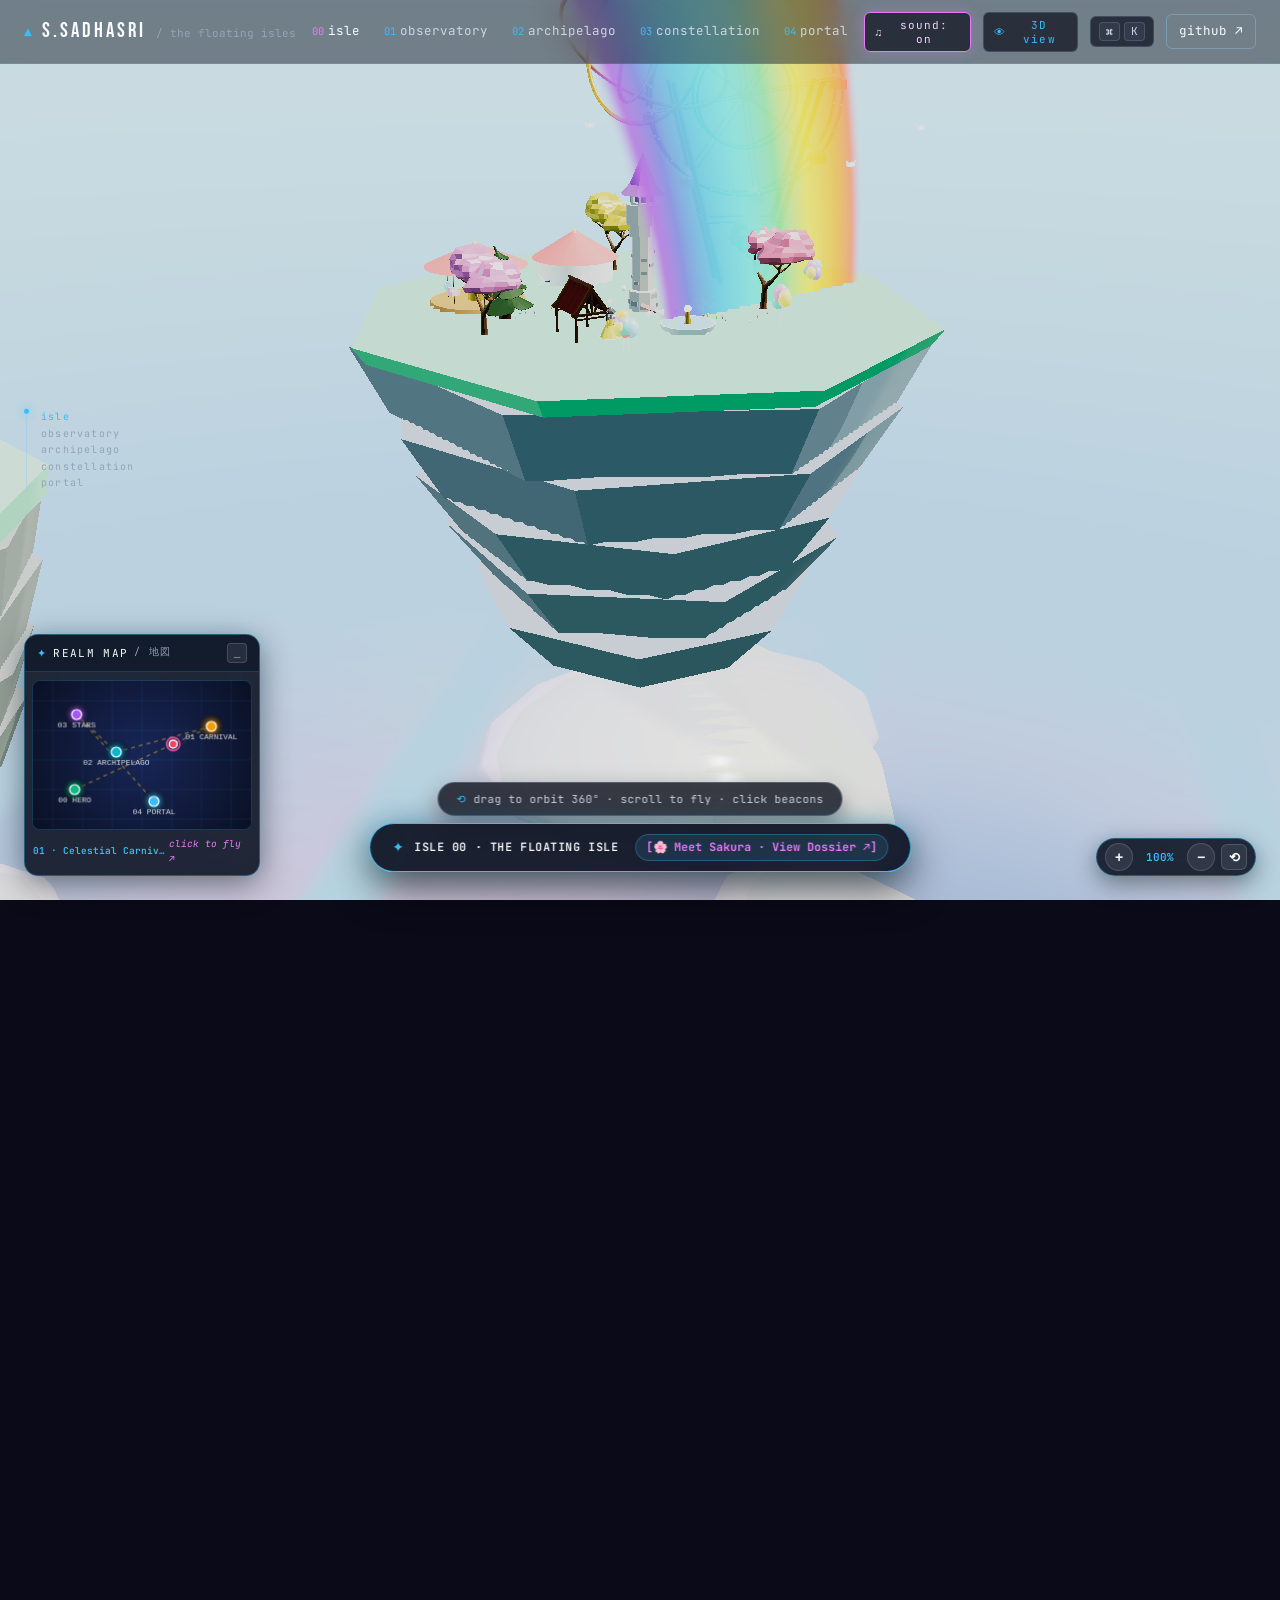
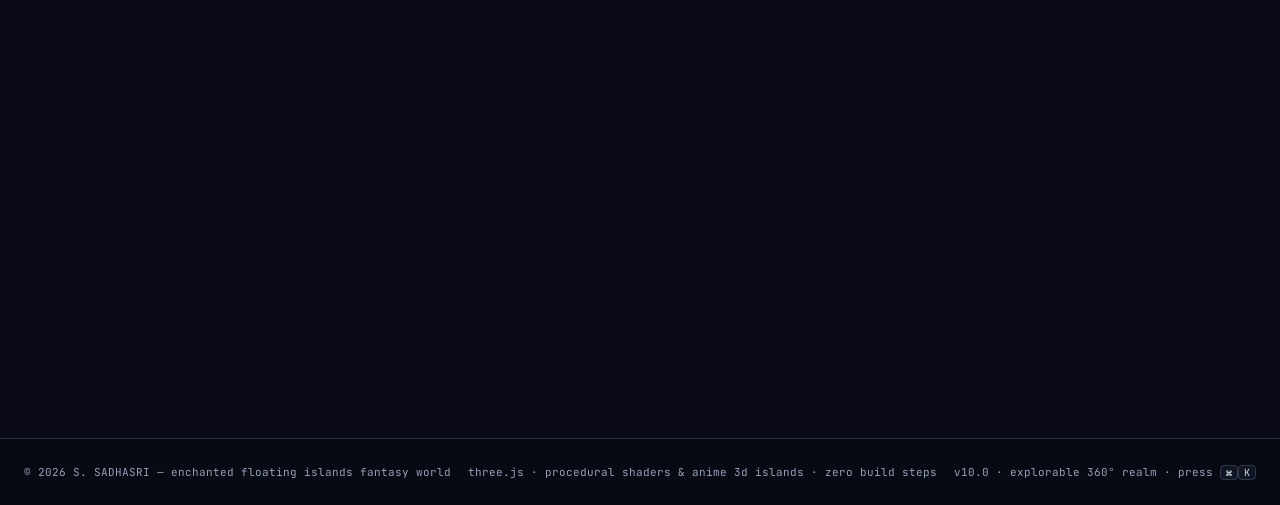
==== index.html @ 0cf2a84c "feat: enrich archipelago with lively children & animals, 2D mini-map, zoom HUD, vibrant cloud sea, a" ====
<!DOCTYPE html>
<html lang="en">
<head>
  <meta charset="UTF-8">
  <meta name="viewport" content="width=device-width, initial-scale=1.0">
  <title>S. SADHASRI — THE FLOATING REALM // An explorable fantasy 3D portfolio</title>
  <meta name="description" content="S. SadhaSri — full-stack engineer & ML enthusiast. An explorable floating-island world: scroll to fly between islands, missions, a skill constellation and a portal. 100% open source.">
  <meta name="theme-color" content="#0a0a18">
  <meta property="og:title" content="S. SADHASRI — THE FLOATING ISLES">
  <meta property="og:description" content="Scroll to fly through a procedural floating-island world. Missions, constellations, a portal. Built with Three.js — zero assets downloaded.">
  <meta property="og:type" content="website">
  <link rel="icon" href="data:image/svg+xml,%3Csvg xmlns='http://www.w3.org/2000/svg' viewBox='0 0 64 64'%3E%3Crect width='64' height='64' rx='12' fill='%230a0a18'/%3E%3Cpath d='M32 12 L52 44 L12 44 Z' fill='none' stroke='%2367e8f9' stroke-width='3'/%3E%3Ccircle cx='32' cy='36' r='6' fill='%2367e8f9'/%3E%3C/svg%3E">
  <link rel="preconnect" href="https://fonts.googleapis.com">
  <link rel="preconnect" href="https://fonts.gstatic.com" crossorigin>
  <link href="https://fonts.googleapis.com/css2?family=Bebas+Neue&family=Sora:wght@400;600;700&family=JetBrains+Mono:wght@400;500;700&family=Noto+Sans+JP:wght@400;700&display=swap" rel="stylesheet">
  <link rel="stylesheet" href="style.css">
  <script>document.documentElement.classList.add('js');</script>
</head>
<body>

  <!-- ══ boot ══ -->
  <div id="boot" aria-label="Loading Floating Realm">
    <div class="boot-backdrop"></div>
    <div class="boot-inner">
      <div class="boot-sigil">
        <svg viewBox="0 0 90 90" width="90" height="90">
          <circle cx="45" cy="45" r="42" fill="none" stroke="rgba(56,189,248,0.2)" stroke-width="1.5" stroke-dasharray="3 5" class="boot-ring-outer"/>
          <circle cx="45" cy="45" r="34" fill="none" stroke="rgba(232,121,249,0.35)" stroke-width="1.5" stroke-dasharray="6 8" class="boot-ring"/>
          <polygon points="45,12 76,68 14,68" fill="none" stroke="#67e8f9" stroke-width="2" class="boot-tri"/>
          <circle cx="45" cy="48" r="6" fill="#38bdf8" class="boot-dot"/>
          <path d="M28 58 Q45 44 62 58" fill="none" stroke="#e879f9" stroke-width="1.5" opacity="0.8"/>
        </svg>
      </div>
      <div class="boot-title disp">THE FLOATING REALM</div>
      <div class="boot-subtitle mono">S. SADHASRI // 3D FANTASY SKY ARCHIPELAGO · 島</div>
      <div class="boot-progress-wrap">
        <div class="boot-bar"><div class="boot-bar-fill" id="boot-bar-fill"></div></div>
        <div class="boot-pct mono" id="boot-pct">0%</div>
      </div>
      <div class="boot-status mono" id="boot-status">awakening fantasy universe · spinning sky islands…</div>
    </div>
  </div>

  <!-- ══ modal backdrop overlay ══ -->
  <div id="dossier-backdrop" class="modal-backdrop" aria-hidden="true"></div>

  <!-- ══ the world ══ -->
  <canvas id="world" aria-hidden="true"></canvas>
  <div class="vignette" aria-hidden="true"></div>

  <a class="skip-link" href="#main">skip to content</a>

  <!-- ══ journey rail ══ -->
  <div class="journey" aria-hidden="true">
    <div class="journey-line"><i id="journey-dot"></i></div>
    <ul class="journey-stops mono">
      <li data-station="0">isle</li>
      <li data-station="1">observatory</li>
      <li data-station="2">archipelago</li>
      <li data-station="3">constellation</li>
      <li data-station="4">portal</li>
    </ul>
  </div>

  <!-- ══ NAV ══ -->
  <header id="site-nav">
    <div class="nav-inner">
      <a href="#top" class="nav-logo" aria-label="home">
        <span class="logo-glyph mono">▲</span>
        <span class="logo-name">S.SADHASRI</span>
        <span class="logo-arc mono">/ the floating isles</span>
      </a>
      <nav class="nav-links" aria-label="primary">
        <a href="#prologue" data-section="prologue"><span class="nav-num">00</span>isle</a>
        <a href="#file" data-section="file"><span class="nav-num">01</span>observatory</a>
        <a href="#missions" data-section="missions"><span class="nav-num">02</span>archipelago</a>
        <a href="#techniques" data-section="techniques"><span class="nav-num">03</span>constellation</a>
        <a href="#summon" data-section="summon"><span class="nav-num">04</span>portal</a>
      </nav>
      <div class="nav-actions">
        <button id="audio-toggle" class="nav-audio mono" type="button" aria-label="Toggle ambient soundtrack">
          <span class="audio-glyph">♫</span>
          <span class="audio-label">sound: on</span>
        </button>
        <button id="cinema-toggle" class="nav-cinema mono" type="button" aria-label="Toggle 360° Cinema View">
          <span class="cinema-glyph">👁</span>
          <span class="cinema-label">3D view</span>
        </button>
        <button id="cmdk-open" class="nav-cmdk" type="button" aria-label="open command palette">
          <span class="cmdk-key">⌘</span><span class="cmdk-key">K</span>
        </button>
        <a class="nav-gh mono" href="https://github.com/SadhaSri697" target="_blank" rel="noopener">github&nbsp;↗</a>
      </div>
    </div>
  </header>

  <!-- ══ 3D HUD Tooltip & 360° Orbit Hints ══ -->
  <div id="world-hud-tooltip" class="mono" aria-hidden="true"></div>
  <div id="orbit-hint" class="mono" aria-hidden="true">
    <span class="hint-glyph">⟲</span> drag to orbit 360° · scroll to fly · click beacons
  </div>
  <div id="cinema-hud" class="mono" hidden>
    <div class="cinema-hud-inner">
      <span class="cinema-hud-badge">● 3D REALM MODE</span>
      <span>drag to orbit 360° · scroll or click beacons to travel</span>
      <button id="cinema-exit" class="cinema-exit-btn" type="button">exit [esc]</button>
    </div>
  </div>

  <!-- ══ 2D World Mini-Map HUD ══ -->
  <aside id="world-minimap-card" class="minimap-card mono" aria-label="World 2D Mini-Map">
    <div class="minimap-header">
      <span class="minimap-title"><span class="minimap-dot">✦</span> REALM MAP <span class="minimap-kanji">/ 地図</span></span>
      <button id="minimap-toggle-btn" class="minimap-btn" type="button" title="Minimize/Maximize Map">_</button>
    </div>
    <div id="minimap-body" class="minimap-body">
      <canvas id="minimap-canvas" width="220" height="150" title="Click any island to travel"></canvas>
      <div class="minimap-footer">
        <span id="minimap-loc">00 · HERO ISLE</span>
        <span class="minimap-hint">click to fly ↗</span>
      </div>
    </div>
  </aside>

  <!-- ══ Interactive 3D Zoom & View HUD ══ -->
  <div id="world-zoom-hud" class="zoom-hud mono" aria-label="Zoom Controls">
    <button id="zoom-in-btn" class="zoom-btn" type="button" title="Zoom In (+)">+</button>
    <span id="zoom-level-text" class="zoom-level">100%</span>
    <button id="zoom-out-btn" class="zoom-btn" type="button" title="Zoom Out (−)">−</button>
    <button id="zoom-reset-btn" class="zoom-btn zoom-reset" type="button" title="Reset Camera Orbit & Zoom (0)">⟲</button>
  </div>

  <main id="main">

    <!-- ══ STATION 00 · PROLOGUE ══ -->
    <section id="prologue" class="station">
      <div class="panel hero-panel" id="panel-0">
        <div class="panel-top-bar">
          <span class="panel-sigil mono">✦ ISLE 00</span>
          <button class="panel-min-btn mono" type="button" data-target="panel-0" aria-label="Minimize panel to view scenery">✕ minimize</button>
        </div>
        <p class="overline mono reveal">THE FLOATING ISLES <span class="sl">//</span> an explorable portfolio <span class="sl">/</span> 島</p>
        <h1 class="hero-name reveal" style="--d:.08s">S.&nbsp;SADHASRI</h1>
        <p class="hero-typed reveal mono" style="--d:.16s"><span class="typed-glyph">▶</span> <span id="typed">full-stack developer</span><span class="caret">_</span></p>
        <p class="hero-lede reveal" style="--d:.24s">
          Welcome to my sky. Scroll — the camera will carry you across the isles:
          an observatory of who I am, an archipelago of everything I've shipped,
          a constellation of what I know, and a portal at the end.
        </p>
        <div class="hero-ctas reveal" style="--d:.32s">
          <a class="btn btn-primary mono" href="#file">begin the journey ↓</a>
          <a class="btn btn-ghost mono" href="https://github.com/SadhaSri697" target="_blank" rel="noopener">github ↗</a>
        </div>
        <ul class="hero-stats reveal mono" style="--d:.4s">
          <li><span class="stat-n" data-count="13">0</span><span class="stat-l">public repos</span></li>
          <li><span class="stat-n" data-count="6">0</span><span class="stat-l">missions shipped</span></li>
          <li><span class="stat-n" data-count="100" data-suffix="%">0</span><span class="stat-l">open source</span></li>
          <li><span class="stat-n" data-count="5">0</span><span class="stat-l">isles to visit</span></li>
        </ul>
      </div>
      <div class="station-expand-pill mono active" data-target="panel-0" data-station="0" role="button" tabindex="0">
        <span class="pill-spark">✦</span> <span class="pill-name">ISLE 00 · THE FLOATING ISLE</span>
        <span class="pill-act">[🌸 Meet Sakura · View Dossier ↗]</span>
      </div>
      <a class="scroll-cue mono" href="#file" aria-label="begin descent"><span>descend</span><span class="cue-line"></span></a>
    </section>

    <!-- ══ STATION 01 · OBSERVATORY ══ -->
    <section id="file" class="station">
      <div class="panel reveal" id="panel-1">
        <div class="panel-top-bar">
          <span class="panel-sigil mono">✦ OBSERVATORY 01 · DOSSIER</span>
          <button class="panel-min-btn mono" type="button" data-target="panel-1" aria-label="Close dossier">✕ close [Esc]</button>
        </div>
        <div class="panel-head mono"><span class="pn">01</span> the observatory <span class="sl">//</span> 建物</div>
        <h2 class="panel-title disp">WHO FLIES THESE SKIES</h2>
        <p class="panel-body">
          I'm <strong>S. SadhaSri</strong> — a full-stack engineer &amp; ML enthusiast from India.
          I forge fast, expressive web platforms, predictive pipelines, and automation tooling
          for AI agents. The celestial carnival and observatory ahead hold my dossier and affinities —
          everything measured, nothing claimed.
        </p>
        <div class="affinities">
          <div class="af"><span class="af-label mono">web craft</span><span class="af-rank mono">S</span><div class="af-bar"><i style="--w:95%"></i></div></div>
          <div class="af"><span class="af-label mono">creative direction</span><span class="af-rank mono">S</span><div class="af-bar"><i class="mag" style="--w:92%"></i></div></div>
          <div class="af"><span class="af-label mono">ml &amp; data</span><span class="af-rank mono">A</span><div class="af-bar"><i style="--w:85%"></i></div></div>
          <div class="af"><span class="af-label mono">systems</span><span class="af-rank mono">A−</span><div class="af-bar"><i class="mag" style="--w:80%"></i></div></div>
        </div>
        <div class="side-facts reveal mono" style="margin-top: 20px;">
          <p><b>13</b> public repos</p>
          <p><b>100%</b> open source</p>
          <p><b>6</b> missions shipped</p>
          <p><b>∞</b> curiosity</p>
        </div>
        <p class="panel-foot mono"><span class="creed-mark">//</span> curiosity is the wind · empathy is the compass · code is the vessel</p>
      </div>
      <div class="station-expand-pill mono" data-target="panel-1" data-station="1" role="button" tabindex="0">
        <span class="pill-spark">✦</span> <span class="pill-name">OBSERVATORY 01 · CELESTIAL CARNIVAL</span>
        <span class="pill-act">[🎨 Meet Hana · View Dossier ↗]</span>
      </div>
    </section>

    <!-- ══ STATION 02 · ARCHIPELAGO ══ -->
    <section id="missions" class="station wide">
      <div class="panel wide-panel reveal" id="panel-2">
        <div class="panel-top-bar">
          <span class="panel-sigil mono">✦ ARCHIPELAGO 02 · SHIPPED MISSIONS</span>
          <button class="panel-min-btn mono" type="button" data-target="panel-2" aria-label="Close dossier">✕ close [Esc]</button>
        </div>
        <div class="panel-head mono"><span class="pn">02</span> the archipelago <span class="sl">//</span> 諸島</div>
        <h2 class="panel-title disp">SIX MISSIONS. SIX ISLANDS.</h2>
        <p class="panel-body">Each island in the archipelago carries one shipped mission — bridges connect what has been built. Click any card to explore.</p>

        <div class="mission-row">
          <article class="m-card reveal">
            <div class="m-top mono"><span class="rank rank-s">S</span><span class="m-id">MS-01 · web platform</span><span class="m-live"><i class="live-dot"></i>live</span></div>
            <h3 class="m-title">My Anime Shelf</h3>
            <p class="m-desc">Anime discovery &amp; tracking — AniList GraphQL search, Firebase v11 auth, hand-rolled design tokens.</p>
            <div class="m-links mono"><a href="https://sadhasri697.github.io/My-Anime-Self/" target="_blank" rel="noopener">demo ↗</a><a href="https://github.com/SadhaSri697/My-Anime-Self" target="_blank" rel="noopener">repo ↗</a></div>
          </article>
          <article class="m-card reveal" style="--d:.06s">
            <div class="m-top mono"><span class="rank rank-a">A</span><span class="m-id">MS-02 · ml forecasting</span></div>
            <h3 class="m-title">Air Quality Predictor</h3>
            <p class="m-desc">Multi-horizon PM2.5 forecasting across 12 Beijing stations with time-series meteorological feature engineering.</p>
            <div class="m-links mono"><a href="https://github.com/SadhaSri697/Air-Quality-Trend-Predictor" target="_blank" rel="noopener">repo ↗</a></div>
          </article>
          <article class="m-card reveal" style="--d:.12s">
            <div class="m-top mono"><span class="rank rank-a">A</span><span class="m-id">MS-03 · data science</span></div>
            <h3 class="m-title">Student Depression Analysis</h3>
            <p class="m-desc">EDA system probing demographic, academic &amp; lifestyle signals behind student well-being — interactive CLI.</p>
            <div class="m-links mono"><a href="https://github.com/SadhaSri697/Student-Depression-Analysis" target="_blank" rel="noopener">repo ↗</a></div>
          </article>
          <article class="m-card reveal" style="--d:.18s">
            <div class="m-top mono"><span class="rank rank-s">S</span><span class="m-id">MS-04 · ai tooling</span></div>
            <h3 class="m-title">web2skill (w2s)</h3>
            <p class="m-desc">Compiles web interfaces into hierarchical SKILL.md specs so coding agents get context with zero prompt-writing.</p>
            <div class="m-links mono"><a href="https://github.com/SadhaSri697/Webtoskill" target="_blank" rel="noopener">repo ↗</a></div>
          </article>
          <article class="m-card reveal" style="--d:.24s">
            <div class="m-top mono"><span class="rank rank-s">S</span><span class="m-id">MS-05 · automation</span></div>
            <h3 class="m-title">Telegram Bridge for Pi</h3>
            <p class="m-desc">Multi-session Telegram ↔ agent bridge — bidirectional token streaming, isolated concurrent bot processes.</p>
            <div class="m-links mono"><a href="https://github.com/SadhaSri697/Pi-telegram-main" target="_blank" rel="noopener">repo ↗</a></div>
          </article>
          <article class="m-card reveal" style="--d:.3s">
            <div class="m-top mono"><span class="rank rank-b">B</span><span class="m-id">MS-06 · algorithms</span></div>
            <h3 class="m-title">Python Programs Suite</h3>
            <p class="m-desc">Curated algorithms &amp; data-structures playground — recursion, string science, sorting — in idiomatic Python.</p>
            <div class="m-links mono"><a href="https://github.com/SadhaSri697/Python-programs" target="_blank" rel="noopener">repo ↗</a></div>
          </article>
        </div>
        <p class="archive-note reveal mono"><a href="https://github.com/SadhaSri697?tab=repositories" target="_blank" rel="noopener">the full archive → github.com/SadhaSri697</a></p>
      </div>
      <div class="station-expand-pill mono" data-target="panel-2" data-station="2" role="button" tabindex="0">
        <span class="pill-spark">✦</span> <span class="pill-name">ARCHIPELAGO 02 · SHIPPED MISSIONS</span>
        <span class="pill-act">[🚀 Meet Yuki · View 6 Projects ↗]</span>
      </div>
    </section>

    <!-- ══ STATION 03 · CONSTELLATION ══ -->
    <section id="techniques" class="station">
      <div class="panel reveal" id="panel-3">
        <div class="panel-top-bar">
          <span class="panel-sigil mono">✦ CONSTELLATION 03 · TECHNIQUES</span>
          <button class="panel-min-btn mono" type="button" data-target="panel-3" aria-label="Close dossier">✕ close [Esc]</button>
        </div>
        <div class="panel-head mono"><span class="pn">03</span> the constellation <span class="sl">//</span> 星座</div>
        <h2 class="panel-title disp">WHAT THE STARS KNOW</h2>
        <p class="panel-body">Look up in 360° — every technique I wield is a glowing 3D star and celestial lotus in the sky. Four skies, four disciplines.</p>
        <div class="const-groups mono">
          <div class="cg"><p class="cg-t">壱 · languages</p><ul class="chips"><li>python</li><li>javascript es6+</li><li>typescript</li><li>java</li><li>c++</li><li>sql</li></ul></div>
          <div class="cg"><p class="cg-t">弐 · frontend</p><ul class="chips"><li>react</li><li>d3.js</li><li>design tokens</li><li>responsive systems</li></ul></div>
          <div class="cg"><p class="cg-t">参 · backend &amp; data</p><ul class="chips"><li>fastapi</li><li>graphql</li><li>firebase v11</li><li>sqlite</li><li>scikit-learn</li><li>pandas</li></ul></div>
          <div class="cg"><p class="cg-t">肆 · infra &amp; tooling</p><ul class="chips"><li>git &amp; github</li><li>docker</li><li>debian linux</li><li>postman</li><li>jupyter</li></ul></div>
        </div>
        <p class="panel-foot mono"><span class="creed-mark">//</span> currently charting → systems engineering · cloud pipelines · agent architectures</p>
      </div>
      <div class="station-expand-pill mono" data-target="panel-3" data-station="3" role="button" tabindex="0">
        <span class="pill-spark">✦</span> <span class="pill-name">CONSTELLATION 03 · TECHNIQUES REALM</span>
        <span class="pill-act">[✨ Meet Hikari · View Skills ↗]</span>
      </div>
    </section>

    <!-- ══ STATION 04 · PORTAL ══ -->
    <section id="summon" class="station">
      <div class="panel reveal summon-panel" id="panel-4">
        <div class="panel-top-bar">
          <span class="panel-sigil mono">✦ PORTAL 04 · COSMIC GATEWAY</span>
          <button class="panel-min-btn mono" type="button" data-target="panel-4" aria-label="Close dossier">✕ close [Esc]</button>
        </div>
        <div class="panel-head mono"><span class="pn">04</span> the portal <span class="sl">//</span> 門</div>
        <h2 class="panel-title disp">ONE DOOR. OPEN.</h2>
        <p class="panel-body">The flight ends here — the arcane guardians raise their staffs and the cosmic vortex hums. Step through: my inbox is open for collaborations, open source, and interesting problems.</p>
        <div class="hero-ctas">
          <a class="btn btn-primary mono" href="mailto:jnanasadhasri.s@gmail.com?subject=Across%20the%20isles%20—%20from%20your%20portfolio">step through ↗</a>
          <a class="btn btn-ghost mono" href="https://github.com/SadhaSri697" target="_blank" rel="noopener">github.com/SadhaSri697 ↗</a>
        </div>
        <p class="panel-foot mono"><span class="creed-mark">//</span> response time: fast — the portal is always lit</p>
      </div>
      <div class="station-expand-pill mono" data-target="panel-4" data-station="4" role="button" tabindex="0">
        <span class="pill-spark">✦</span> <span class="pill-name">PORTAL 04 · COSMIC GATEWAY</span>
        <span class="pill-act">[🔮 Meet Rei · Enter Portal ↗]</span>
      </div>
    </section>

    <footer id="site-footer">
      <div class="footer-inner mono">
        <p>© <span id="year">2026</span> S. SADHASRI — enchanted floating islands fantasy world</p>
        <p class="footer-mid">three.js · procedural shaders &amp; anime 3d islands · zero build steps</p>
        <p>v10.0 · explorable 360° realm · press <span class="cmdk-key">⌘</span><span class="cmdk-key">K</span></p>
      </div>
    </footer>
  </main>

  <!-- ══ COMMAND PALETTE ══ -->
  <div id="cmdk" class="cmdk-overlay" hidden>
    <div class="cmdk-box" role="dialog" aria-modal="true" aria-label="command palette">
      <div class="cmdk-input-row">
        <span class="mono cmdk-prompt">▶</span>
        <input id="cmdk-input" class="mono" type="text" placeholder="plot a course…" autocomplete="off" spellcheck="false">
        <span class="mono cmdk-esc">esc</span>
      </div>
      <ul id="cmdk-list" class="mono"></ul>
    </div>
  </div>

  <!-- Three.js & Vendor Loaders -->
  <script src="three.min.js"></script>
  <script src="DRACOLoader.js"></script>
  <script src="GLTFLoader.js"></script>
  <script src="postprocessing/Pass.js"></script>
  <script src="postprocessing/CopyShader.js"></script>
  <script src="postprocessing/LuminosityHighPassShader.js"></script>
  <script src="postprocessing/ShaderPass.js"></script>
  <script src="postprocessing/RenderPass.js"></script>
  <script src="postprocessing/UnrealBloomPass.js"></script>
  <script src="postprocessing/EffectComposer.js"></script>
  
  <!-- App & 3D World -->
  <script src="app.js"></script>
  <script src="world.js"></script>
</body>
</html>
---- style.css ----
/* ═══════════════════════════════════════════════════════════════
   S. SADHASRI — THE FLOATING ISLES v8.0
   glass editorial over a procedural Three.js world — vanilla CSS
   ═══════════════════════════════════════════════════════════════ */

:root {
  --ink: rgba(15, 23, 42, 0.32);
  --ink-strong: rgba(15, 23, 42, 0.42);
  --line: rgba(147, 197, 253, 0.2);
  --line-strong: rgba(147, 197, 253, 0.38);
  --text: #f8fafc;
  --muted: #cbd5e1;
  --faint: #94a3b8;
  --cyan: #38bdf8;
  --mag: #e879f9;
  --gold: #fbbf24;
  --grad: linear-gradient(94deg, #38bdf8 0%, #a78bfa 55%, #e879f9 100%);
  --font-body: "Sora", system-ui, sans-serif;
  --font-mono: "JetBrains Mono", ui-monospace, monospace;
  --font-disp: "Bebas Neue", "Sora", sans-serif;
  --font-jp: "Noto Sans JP", sans-serif;
  --nav-h: 64px;
  --ease: cubic-bezier(0.22, 0.8, 0.3, 1);
}

* { margin: 0; padding: 0; box-sizing: border-box; }
html { scroll-behavior: smooth; overflow-x: clip; }

body {
  background: #0a0a18;
  color: var(--text);
  font-family: var(--font-body);
  font-size: 16px;
  line-height: 1.65;
  -webkit-font-smoothing: antialiased;
  overflow-x: hidden;
}

.mono { font-family: var(--font-mono); }
.disp { font-family: var(--font-disp); font-weight: 400; }
::selection { background: rgba(103, 232, 249, 0.3); color: #fff; }
a { color: inherit; text-decoration: none; }
:focus-visible { outline: 2px solid var(--cyan); outline-offset: 3px; border-radius: 2px; }

.skip-link {
  position: fixed; top: -48px; left: 16px; z-index: 200;
  background: var(--ink-strong); border: 1px solid var(--line-strong);
  padding: 8px 14px; border-radius: 6px; font-family: var(--font-mono); font-size: 12px;
  transition: top 0.2s var(--ease);
}
.skip-link:focus { top: 12px; }

/* ── world canvas + vignette ───────────────────────────────── */
#world { position: fixed; inset: 0; z-index: 0; }
.vignette {
  position: fixed; inset: 0; z-index: 1; pointer-events: none;
  background: radial-gradient(ellipse 130% 90% at 50% 50%, transparent 72%, rgba(15, 23, 42, 0.18) 100%);
}

/* ── boot ───────────────────────────────────────────────────── */
#boot {
  position: fixed; inset: 0; z-index: 1000;
  background: radial-gradient(circle at 50% 45%, #081a33 0%, #030712 100%);
  display: flex; align-items: center; justify-content: center;
  transition: opacity 0.75s var(--ease), visibility 0.75s var(--ease);
}
#boot.done { opacity: 0; visibility: hidden; pointer-events: none; }
.boot-backdrop {
  position: absolute; inset: 0;
  background: radial-gradient(circle at 50% 40%, rgba(56, 189, 248, 0.16) 0%, transparent 68%);
  pointer-events: none;
}
.boot-particles {
  position: absolute; inset: 0; pointer-events: none; overflow: hidden;
}
.boot-particles .bp {
  position: absolute; font-size: 15px;
  animation: floatSparkle 4s ease-in-out infinite alternate;
}
.bp-1 { top: 24%; left: 32%; animation-delay: 0s; color: #38bdf8; }
.bp-2 { top: 36%; right: 30%; animation-delay: 1.2s; color: #ec4899; }
.bp-3 { bottom: 30%; left: 38%; animation-delay: 2.1s; color: #f59e0b; }
.bp-4 { bottom: 34%; right: 35%; animation-delay: 0.7s; color: #8b5cf6; }
.bp-5 { top: 20%; right: 42%; animation-delay: 2.8s; color: #10b981; }
@keyframes floatSparkle {
  0% { transform: translateY(0) scale(0.8); opacity: 0.3; }
  50% { transform: translateY(-16px) scale(1.3); opacity: 0.95; }
  100% { transform: translateY(-32px) scale(0.6); opacity: 0.2; }
}

.boot-inner {
  position: relative; z-index: 1;
  width: min(440px, 88vw); text-align: center;
}
.boot-sigil {
  width: 90px; height: 90px; margin: 0 auto 20px;
  animation: crest-float 3s ease-in-out infinite alternate;
}
@keyframes crest-float {
  from { transform: translateY(0); }
  to { transform: translateY(-7px); }
}
.boot-ring-outer {
  animation: ring-spin-rev 36s linear infinite;
  transform-origin: 45px 45px;
}
.boot-ring {
  animation: ring-spin 22s linear infinite;
  transform-origin: 45px 45px;
}
@keyframes ring-spin { to { transform: rotate(360deg); } }
@keyframes ring-spin-rev { to { transform: rotate(-360deg); } }
.boot-tri {
  stroke-dasharray: 200; stroke-dashoffset: 200;
  animation: draw 1.2s var(--ease) forwards;
}
.boot-dot { opacity: 0; animation: dot-in 0.4s var(--ease) 1.0s forwards; }
@keyframes draw { to { stroke-dashoffset: 0; } }
@keyframes dot-in { to { opacity: 1; } }
.boot-title {
  font-family: var(--font-disp);
  font-size: 34px; letter-spacing: 5px; color: #ffffff;
  text-shadow: 0 0 32px rgba(56, 189, 248, 0.6);
  margin-bottom: 6px;
}
.boot-subtitle {
  font-size: 11.5px; letter-spacing: 0.24em; color: var(--cyan);
  margin-bottom: 28px;
}
.boot-progress-wrap {
  width: min(320px, 84vw);
  margin: 0 auto 16px;
  display: flex; align-items: center; gap: 14px;
}
.boot-bar {
  flex: 1; height: 5px;
  background: rgba(147, 197, 253, 0.15);
  border-radius: 9999px; overflow: hidden;
  box-shadow: inset 0 1px 2px rgba(0, 0, 0, 0.4);
}
.boot-bar-fill {
  height: 100%; width: 0%;
  background: linear-gradient(90deg, #38bdf8 0%, #818cf8 45%, #e879f9 80%, #f43f5e 100%);
  border-radius: 9999px;
  box-shadow: 0 0 14px rgba(56, 189, 248, 0.8);
  transition: width 0.35s var(--ease);
}
.boot-pct {
  font-size: 12px; color: var(--muted); font-weight: 700; min-width: 38px; text-align: right;
}
.boot-status {
  font-size: 11px; color: var(--faint); letter-spacing: 0.12em;
  min-height: 18px;
}

/* ── modal backdrop overlay ────────────────────────────────── */
.modal-backdrop {
  position: fixed; inset: 0; z-index: 450;
  background: rgba(4, 9, 24, 0.72);
  backdrop-filter: blur(16px); -webkit-backdrop-filter: blur(16px);
  opacity: 0; pointer-events: none; visibility: hidden;
  transition: opacity 0.32s ease, visibility 0.32s ease;
}
.modal-backdrop.active {
  opacity: 1; pointer-events: auto; visibility: visible;
}

/* ── nav ────────────────────────────────────────────────────── */
#site-nav {
  position: fixed; top: 0; left: 0; right: 0; z-index: 80;
  height: var(--nav-h);
  background: rgba(10, 16, 32, 0.45);
  -webkit-backdrop-filter: blur(16px); backdrop-filter: blur(16px);
  border-bottom: 1px solid rgba(147, 197, 253, 0.15);
  transition: border-color 0.3s var(--ease), background 0.3s var(--ease);
}
#site-nav.scrolled { border-bottom-color: var(--line); background: rgba(10, 16, 32, 0.72); }
.nav-inner {
  max-width: 1280px; height: 100%; margin: 0 auto; padding: 0 24px;
  display: flex; align-items: center; justify-content: space-between; gap: 16px;
}
.nav-logo { display: flex; align-items: baseline; gap: 10px; white-space: nowrap; }
.logo-glyph { color: var(--cyan); font-size: 13px; }
.logo-name { font-family: var(--font-disp); font-size: 21px; letter-spacing: 3px; color: var(--text); }
.logo-arc { font-size: 11px; color: var(--faint); }
.nav-links { display: flex; gap: 24px; }
.nav-links a {
  font-family: var(--font-mono); font-size: 12.5px; color: var(--muted);
  transition: color 0.25s var(--ease);
}
.nav-links .nav-num { color: var(--cyan); font-size: 10.5px; margin-right: 4px; }
.nav-links a:hover, .nav-links a.active { color: var(--text); }
.nav-links a.active .nav-num { color: var(--mag); }
.nav-actions { display: flex; align-items: center; gap: 12px; }
.nav-audio {
  display: inline-flex; align-items: center; gap: 6px;
  background: rgba(10, 14, 26, 0.7); border: 1px solid var(--line);
  border-radius: 6px; padding: 5px 10px; cursor: pointer;
  color: var(--cyan); font-size: 11px; letter-spacing: 0.1em;
  transition: all 0.25s var(--ease);
}
.nav-audio:hover { border-color: var(--cyan); box-shadow: 0 0 12px rgba(56, 189, 248, 0.3); }
.nav-audio.playing { border-color: var(--mag); color: #f5d0fe; box-shadow: 0 0 14px rgba(232, 121, 249, 0.25); }
.nav-audio.playing .audio-glyph { animation: notePulse 1.2s ease-in-out infinite alternate; display: inline-block; }
@keyframes notePulse { from { transform: scale(0.9); opacity: 0.75; } to { transform: scale(1.2); opacity: 1; } }
.nav-cinema {
  display: inline-flex; align-items: center; gap: 6px;
  background: rgba(10, 14, 26, 0.7); border: 1px solid var(--line);
  border-radius: 6px; padding: 5px 10px; cursor: pointer;
  color: var(--cyan); font-size: 11px; letter-spacing: 0.1em;
  transition: all 0.25s var(--ease);
}
.nav-cinema:hover { border-color: var(--cyan); box-shadow: 0 0 12px rgba(56, 189, 248, 0.3); }
.nav-cinema.active { border-color: var(--mag); color: #f5d0fe; box-shadow: 0 0 14px rgba(232, 121, 249, 0.35); }
.nav-cmdk {
  display: inline-flex; align-items: center; gap: 4px;
  background: rgba(10, 14, 26, 0.7); border: 1px solid var(--line);
  border-radius: 6px; padding: 5px 8px; cursor: pointer;
  transition: border-color 0.25s var(--ease);
}
.nav-cmdk:hover { border-color: var(--cyan); }
.cmdk-key {
  font-family: var(--font-mono); font-size: 11px; color: var(--muted);
  background: rgba(160, 180, 220, 0.08); border: 1px solid var(--line);
  border-radius: 4px; padding: 1px 6px; line-height: 1.4;
}
.nav-gh {
  font-size: 12.5px; color: var(--text);
  border: 1px solid var(--line-strong); border-radius: 6px; padding: 6px 12px;
  transition: border-color 0.25s var(--ease), box-shadow 0.25s var(--ease);
}
.nav-gh:hover { border-color: var(--cyan); box-shadow: 0 0 16px rgba(103, 232, 249, 0.2); }

/* ── journey rail ───────────────────────────────────────────── */
.journey {
  position: fixed; left: 26px; top: 50%; transform: translateY(-50%);
  z-index: 70; display: flex; gap: 14px; align-items: stretch;
}
.journey-line { width: 1px; background: var(--line-strong); position: relative; }
.journey-line i {
  position: absolute; left: -2px; top: 0;
  width: 5px; height: 5px; border-radius: 50%;
  background: var(--cyan); box-shadow: 0 0 10px var(--cyan);
}
.journey-stops { list-style: none; display: flex; flex-direction: column; justify-content: space-between; }
.journey-stops li { font-size: 10px; color: var(--faint); letter-spacing: 0.12em; transition: color 0.3s; }
.journey-stops li.near { color: var(--cyan); }

/* ── stations + panels ──────────────────────────────────────── */
main { position: relative; z-index: 460; }
.station {
  min-height: 108vh;
  display: flex; flex-direction: column; justify-content: center;
  padding: calc(var(--nav-h) + 60px) 24px 120px;
  max-width: 1280px; margin: 0 auto;
}
.station.wide { min-height: 150vh; }

/* ── Island Dossier Modal / Drawer System ── */
.panel {
  display: none !important;
  opacity: 0; pointer-events: none; visibility: hidden;
  position: fixed !important;
  top: 50% !important; left: 50% !important;
  transform: translate(-50%, -46%) scale(0.96);
  width: min(640px, 92vw);
  max-height: 86vh;
  overflow-y: auto;
  background: rgba(9, 15, 30, 0.90);
  -webkit-backdrop-filter: blur(28px); backdrop-filter: blur(28px);
  border: 1px solid rgba(56, 189, 248, 0.35);
  border-radius: 24px;
  padding: 34px 34px 28px;
  box-shadow: 0 30px 90px rgba(0, 0, 0, 0.85), 0 0 50px rgba(56, 189, 248, 0.25);
  z-index: 500;
  transition: opacity 0.3s cubic-bezier(0.16, 1, 0.3, 1),
              transform 0.3s cubic-bezier(0.16, 1, 0.3, 1),
              visibility 0.3s;
}
.panel.modal-open {
  display: block !important;
  opacity: 1 !important;
  pointer-events: auto !important;
  visibility: visible !important;
  transform: translate(-50%, -50%) scale(1) !important;
}
.panel.wide-panel { width: min(1020px, 95vw); }

.panel::before {
  content: ""; position: absolute; top: 0; left: 24px; right: 24px; height: 2px;
  background: linear-gradient(90deg, transparent, #38bdf8 30%, #e879f9 70%, transparent);
}

.panel-top-bar {
  display: flex; justify-content: space-between; align-items: center;
  margin-bottom: 20px; padding-bottom: 12px;
  border-bottom: 1px solid rgba(147, 197, 253, 0.14);
}
.panel-sigil {
  font-size: 11.5px;
  background: linear-gradient(90deg, #38bdf8, #e879f9);
  -webkit-background-clip: text;
  -webkit-text-fill-color: transparent;
  letter-spacing: 0.18em;
  font-weight: 700;
}
.panel-min-btn {
  background: rgba(236, 72, 153, 0.16); border: 1px solid rgba(236, 72, 153, 0.45);
  color: #f472b6; border-radius: 8px; padding: 5px 14px;
  font-size: 11px; cursor: pointer; font-weight: 600;
  transition: all 0.2s var(--ease);
}
.panel-min-btn:hover {
  color: #ffffff; border-color: var(--mag);
  background: rgba(236, 72, 153, 0.45);
  box-shadow: 0 0 16px rgba(236, 72, 153, 0.45);
}

/* ── Floating Station Banner Pill (Unobtrusive 3D exploration) ── */
.station-expand-pill {
  position: fixed !important;
  bottom: 28px !important;
  left: 50% !important;
  transform: translateX(-50%) !important;
  z-index: 120;
  display: inline-flex !important;
  align-items: center; gap: 10px;
  background: rgba(8, 14, 30, 0.90);
  border: 1px solid var(--cyan);
  border-radius: 30px; padding: 10px 22px;
  color: var(--text); font-size: 12.5px;
  box-shadow: 0 14px 40px rgba(0, 0, 0, 0.65), 0 0 25px rgba(56, 189, 248, 0.35);
  backdrop-filter: blur(16px); -webkit-backdrop-filter: blur(16px);
  cursor: pointer;
  opacity: 0;
  pointer-events: none;
  visibility: hidden;
  transition: opacity 0.35s var(--ease), transform 0.35s var(--ease), visibility 0.35s;
}
.station-expand-pill.active {
  opacity: 1; pointer-events: auto; visibility: visible;
}
.station-expand-pill:hover {
  background: rgba(14, 24, 48, 0.95);
  border-color: #38bdf8;
  box-shadow: 0 16px 50px rgba(0, 0, 0, 0.8), 0 0 35px rgba(56, 189, 248, 0.55);
  transform: translateX(-50%) translateY(-2px) !important;
}
.pill-spark { color: #f59e0b; font-size: 13px; animation: pillSpin 6s linear infinite; }
@keyframes pillSpin { 0% { transform: rotate(0deg); } 100% { transform: rotate(360deg); } }
.pill-name { font-weight: 700; letter-spacing: 0.12em; color: #f8fafc; font-size: 11.5px; }
.pill-act {
  color: #38bdf8; font-weight: 600; font-size: 11.5px;
  background: rgba(56, 189, 248, 0.12); padding: 3px 10px; border-radius: 9999px;
  border: 1px solid rgba(56, 189, 248, 0.3);
}

body.has-modal-open .station-expand-pill {
  opacity: 0 !important;
  pointer-events: none !important;
  transform: translate(-50%, 20px) !important;
}
  visibility: hidden;
  pointer-events: none;
  transition: opacity 0.3s ease, transform 0.3s ease, visibility 0.3s;
  white-space: nowrap;
}
.station-expand-pill.active {
  opacity: 1 !important;
  visibility: visible !important;
  pointer-events: auto !important;
  animation: pillFloat 3s ease-in-out infinite alternate;
}
.station-expand-pill:hover {
  transform: translateX(-50%) translateY(-3px) scale(1.02) !important;
  border-color: var(--mag);
  box-shadow: 0 18px 45px rgba(0, 0, 0, 0.75), 0 0 35px rgba(232, 121, 249, 0.5);
}
.station-expand-pill .pill-spark { color: var(--cyan); font-size: 14px; }
.station-expand-pill .pill-name { color: #f8fafc; font-weight: 600; letter-spacing: 0.05em; }
.station-expand-pill .pill-act { color: var(--mag); font-size: 11.5px; font-weight: 700; margin-left: 6px; }
@keyframes pillFloat { from { transform: translateX(-50%) translateY(0); } to { transform: translateX(-50%) translateY(-5px); } }

/* ── 3D HUD Tooltip & Orbit Hint ── */
#world-hud-tooltip {
  position: fixed; pointer-events: none; z-index: 100;
  background: rgba(8, 12, 24, 0.92);
  border: 1px solid var(--cyan);
  border-radius: 8px; padding: 7px 14px;
  font-size: 11.5px; color: var(--text);
  box-shadow: 0 8px 24px rgba(0, 0, 0, 0.65), 0 0 20px rgba(56, 189, 248, 0.4);
  backdrop-filter: blur(14px); -webkit-backdrop-filter: blur(14px);
  opacity: 0; visibility: hidden;
  transition: opacity 0.16s var(--ease), visibility 0.16s var(--ease);
  white-space: nowrap;
}
#world-hud-tooltip.visible { opacity: 1; visibility: visible; }
#world-hud-tooltip .hud-glyph { color: var(--cyan); margin-right: 6px; }
#world-hud-tooltip .hud-name { font-weight: 600; color: #ffffff; }
#world-hud-tooltip .hud-action { color: var(--mag); margin-left: 8px; font-size: 10.5px; }

#orbit-hint {
  position: fixed; bottom: 84px; left: 50%; transform: translateX(-50%);
  z-index: 60; pointer-events: none;
  background: rgba(8, 12, 24, 0.78);
  border: 1px solid rgba(147, 197, 253, 0.28);
  border-radius: 20px; padding: 7px 18px;
  font-size: 11px; color: var(--muted);
  backdrop-filter: blur(12px); -webkit-backdrop-filter: blur(12px);
  box-shadow: 0 10px 25px rgba(0, 0, 0, 0.4);
  display: flex; align-items: center; gap: 8px;
  transition: opacity 0.6s var(--ease), transform 0.6s var(--ease);
}
#orbit-hint .hint-glyph { color: var(--cyan); animation: spinSlow 8s linear infinite; display: inline-block; }
@keyframes spinSlow { to { transform: rotate(360deg); } }
#orbit-hint.fade-out { opacity: 0; transform: translate(-50%, 15px); pointer-events: none; }

/* Cinema / Full 3D Realm Mode */
#cinema-hud {
  position: fixed; top: 20px; left: 50%; transform: translateX(-50%);
  z-index: 95; pointer-events: auto;
}
#cinema-hud .cinema-hud-inner {
  display: flex; align-items: center; gap: 14px;
  background: rgba(8, 12, 26, 0.88);
  border: 1px solid var(--mag);
  box-shadow: 0 0 25px rgba(232, 121, 249, 0.4);
  backdrop-filter: blur(16px); -webkit-backdrop-filter: blur(16px);
  padding: 8px 20px; border-radius: 24px;
  font-size: 11.5px; color: var(--text);
}
.cinema-hud-badge { color: #f472b6; font-weight: 700; letter-spacing: 0.1em; }
.cinema-exit-btn {
  background: rgba(236, 72, 153, 0.2); border: 1px solid rgba(236, 72, 153, 0.5);
  color: #fff; border-radius: 6px; padding: 4px 10px; cursor: pointer;
  font-size: 10.5px; transition: all 0.2s;
}
.cinema-exit-btn:hover { background: rgba(236, 72, 153, 0.4); border-color: var(--mag); }

body.cinema-mode main,
body.cinema-mode .journey,
body.cinema-mode #site-nav,
body.cinema-mode .scroll-cue {
  opacity: 0 !important; pointer-events: none !important;
  transition: opacity 0.35s ease;
}
body.cinema-mode #cinema-hud {
  display: block !important;
}
.panel-head { font-size: 11.5px; color: var(--faint); letter-spacing: 0.18em; margin-bottom: 14px; }
.panel-head .pn { color: var(--cyan); margin-right: 6px; }
.panel-head .sl { color: var(--mag); }
.panel-title {
  font-size: clamp(34px, 4.2vw, 46px); letter-spacing: 3px;
  color: #f4f6ff; margin-bottom: 12px; line-height: 1;
}
.panel-body { color: var(--muted); font-size: 15px; margin-bottom: 18px; }
.panel-body strong { color: var(--text); }
.panel-foot { margin-top: 18px; font-size: 12px; color: var(--faint); }
.creed-mark { color: var(--cyan); }

.hero-panel {
  width: min(430px, 100%);
  background: var(--ink-strong);
}
.overline { font-size: 12.5px; color: var(--faint); letter-spacing: 3px; margin-bottom: 14px; }
.overline .sl { color: var(--cyan); }
.hero-name {
  font-family: var(--font-disp);
  font-size: clamp(38px, 4.8vw, 68px);
  line-height: 0.96; letter-spacing: 2px; color: #f4f6ff;
  text-shadow: 0 0 35px rgba(56, 189, 248, 0.3);
  margin: 6px 0 12px;
}
.hero-typed { margin-top: 14px; font-size: clamp(14px, 1.8vw, 17px); color: var(--muted); }
.typed-glyph { color: var(--mag); margin-right: 6px; }
#typed { color: var(--cyan); }
.caret { color: var(--mag); animation: blink 1s steps(1) infinite; }
@keyframes blink { 50% { opacity: 0; } }
.hero-lede { margin-top: 20px; color: var(--muted); font-size: 15px; max-width: 560px; }
.hero-ctas { display: flex; flex-wrap: wrap; gap: 14px; margin-top: 26px; }
.btn {
  display: inline-block; padding: 12px 24px; border-radius: 8px;
  font-size: 13px; cursor: pointer;
  transition: transform 0.25s var(--ease), box-shadow 0.25s var(--ease), border-color 0.25s var(--ease);
}
.btn-primary { color: #04121a; font-weight: 700; background: var(--grad); box-shadow: 0 4px 24px rgba(103, 232, 249, 0.3); }
.btn-primary:hover { transform: translateY(-2px); box-shadow: 0 8px 34px rgba(167, 139, 250, 0.45); }
.btn-ghost { color: var(--text); border: 1px solid var(--line-strong); background: rgba(6, 9, 18, 0.4); }
.btn-ghost:hover { transform: translateY(-2px); border-color: var(--cyan); }
.hero-stats {
  list-style: none; display: flex; flex-wrap: wrap; gap: 30px;
  margin-top: 30px; padding-top: 20px; border-top: 1px solid var(--line);
}
.hero-stats li { display: flex; flex-direction: column; gap: 2px; }
.stat-n { font-size: 22px; font-weight: 700; color: var(--text); }
.stat-l { font-size: 10.5px; color: var(--faint); letter-spacing: 0.08em; }

.scroll-cue {
  position: fixed; bottom: 26px; left: 50%; transform: translateX(-50%);
  display: flex; align-items: center; gap: 10px; z-index: 60;
  font-size: 11px; color: var(--faint); letter-spacing: 0.2em;
  transition: opacity 0.4s;
}
.scroll-cue.hidden { opacity: 0; pointer-events: none; }
.cue-line { width: 1px; height: 40px; background: var(--line-strong); position: relative; overflow: hidden; }
.cue-line::after {
  content: ""; position: absolute; top: -40%; left: 0; width: 100%; height: 40%;
  background: var(--grad); animation: cue 2s var(--ease) infinite;
}
@keyframes cue { to { top: 110%; } }

/* affinities */
.affinities { margin: 6px 0 4px; }
.af { display: grid; grid-template-columns: 150px 34px 1fr; align-items: center; gap: 12px; margin-bottom: 11px; }
.af-label { font-size: 11.5px; color: var(--muted); }
.af-rank { font-size: 12.5px; font-weight: 700; color: var(--gold); text-align: center; }
.af-bar { height: 6px; border-radius: 4px; background: rgba(160, 180, 220, 0.12); overflow: hidden; }
.af-bar i {
  display: block; height: 100%; width: var(--w);
  background: var(--grad); box-shadow: 0 0 10px rgba(103, 232, 249, 0.4);
  transform: scaleX(0); transform-origin: left;
  transition: transform 1.1s var(--ease) 0.2s;
}
.af-bar i.mag { background: linear-gradient(90deg, #a78bfa, #e879f9); box-shadow: 0 0 10px rgba(232, 121, 249, 0.4); }
.js .af.visible .af-bar i { transform: scaleX(1); }
.panel-foot { margin-top: 16px; }

.side-facts {
  position: static !important;
  transform: none !important;
  margin-top: 24px;
  display: grid;
  grid-template-columns: repeat(4, 1fr);
  gap: 12px;
  background: rgba(15, 23, 42, 0.45);
  border: 1px solid rgba(147, 197, 253, 0.14);
  border-radius: 14px;
  padding: 16px 14px;
  font-size: 11px;
  color: var(--faint);
  text-align: center;
}
.side-facts p { display: flex; flex-direction: column; gap: 4px; }
.side-facts b { color: var(--cyan); font-size: 20px; font-weight: 700; }

/* missions */
.mission-row {
  display: grid; grid-template-columns: repeat(3, 1fr); gap: 16px;
  margin-top: 24px; width: 100%;
}
.m-card {
  display: flex; flex-direction: column;
  background: rgba(15, 23, 42, 0.55);
  -webkit-backdrop-filter: blur(14px); backdrop-filter: blur(14px);
  border: 1px solid rgba(147, 197, 253, 0.14);
  border-radius: 16px;
  padding: 20px 18px 16px;
  box-shadow: 0 10px 30px rgba(0, 0, 0, 0.35);
  transition: transform 0.3s var(--ease), border-color 0.3s var(--ease), box-shadow 0.3s var(--ease), background 0.3s;
}
.m-card:hover {
  transform: translateY(-4px);
  background: rgba(22, 34, 60, 0.72);
  border-color: rgba(56, 189, 248, 0.55);
  box-shadow: 0 18px 44px rgba(2, 4, 10, 0.6), 0 0 28px rgba(56, 189, 248, 0.25);
}
.m-top { display: flex; align-items: center; gap: 10px; margin-bottom: 10px; font-size: 10.5px; }
.rank {
  width: 28px; height: 28px; display: grid; place-items: center;
  font-family: var(--font-disp); font-size: 16px; border-radius: 8px; border: 1px solid;
}
.rank-s { color: var(--gold); border-color: rgba(251, 191, 36, 0.6); background: rgba(251, 191, 36, 0.12); box-shadow: 0 0 12px rgba(251, 191, 36, 0.25); }
.rank-a { color: var(--cyan); border-color: rgba(56, 189, 248, 0.6); background: rgba(56, 189, 248, 0.12); box-shadow: 0 0 12px rgba(56, 189, 248, 0.25); }
.rank-b { color: var(--muted); border-color: rgba(148, 163, 184, 0.3); background: rgba(148, 163, 184, 0.08); }
.m-id { color: var(--faint); letter-spacing: 0.12em; text-transform: uppercase; font-size: 10.5px; font-weight: 600; }
.m-live { margin-left: auto; color: #34d399; display: inline-flex; align-items: center; gap: 5px; font-size: 10.5px; font-weight: 600; }
.live-dot { width: 6px; height: 6px; border-radius: 50%; background: #34d399; animation: lp 2s var(--ease) infinite; }
@keyframes lp { 0% { box-shadow: 0 0 0 0 rgba(52, 211, 153, 0.5); } 70% { box-shadow: 0 0 0 8px rgba(52, 211, 153, 0); } 100% { box-shadow: 0 0 0 0 rgba(52, 211, 153, 0); } }
.m-title { font-family: var(--font-disp); font-weight: 400; font-size: 22px; letter-spacing: 1px; color: #f8fafc; margin-bottom: 8px; }
.m-card:hover .m-title { color: var(--cyan); }
.m-desc { font-size: 12.5px; color: #94a3b8; line-height: 1.6; flex: 1; }
.m-links { display: flex; gap: 16px; margin-top: 14px; padding-top: 12px; border-top: 1px solid rgba(147, 197, 253, 0.12); }
.m-links a { font-size: 11.5px; color: #38bdf8; font-weight: 600; transition: color 0.25s; }
.m-links a:hover { color: #ffffff; text-shadow: 0 0 10px #38bdf8; }
.archive-note { margin-top: 24px; text-align: center; font-size: 12.5px; width: 100%; }
.archive-note a { color: var(--faint); transition: color 0.25s; }
.archive-note a:hover { color: var(--cyan); }

/* constellation chips */
.const-groups { display: grid; grid-template-columns: 1fr 1fr; gap: 14px; margin: 12px 0; }
.cg {
  background: rgba(15, 23, 42, 0.5);
  border: 1px solid rgba(147, 197, 253, 0.14);
  border-radius: 16px;
  padding: 16px 18px 14px;
}
.cg-t { font-size: 11.5px; color: #e879f9; letter-spacing: 0.14em; margin-bottom: 12px; font-weight: 700; }
.cg-t { font-family: var(--font-jp); }
.chips { list-style: none; display: flex; flex-wrap: wrap; gap: 8px; }
.chips li {
  font-size: 11.5px; color: #e2e8f0; font-weight: 500;
  background: linear-gradient(135deg, rgba(56, 189, 248, 0.12), rgba(168, 85, 247, 0.12));
  border: 1px solid rgba(56, 189, 248, 0.28);
  border-radius: 9999px; padding: 4px 12px;
  transition: all 0.25s var(--ease);
}
.chips li:hover {
  color: #ffffff;
  border-color: #38bdf8;
  background: linear-gradient(135deg, rgba(56, 189, 248, 0.3), rgba(168, 85, 247, 0.3));
  box-shadow: 0 0 14px rgba(56, 189, 248, 0.35);
}

/* summon */
.summon-panel { text-align: left; margin-left: 5vw; margin-right: auto; max-width: min(520px, 100%); }
.summon-panel .panel-body { margin: 0 0 18px; max-width: 460px; }
.hero-ctas { display: flex; flex-wrap: wrap; gap: 14px; justify-content: flex-start; }

/* footer */
#site-footer { position: relative; z-index: 2; border-top: 1px solid var(--line); background: rgba(6, 9, 18, 0.6); }
.footer-inner {
  max-width: 1280px; margin: 0 auto; padding: 24px;
  display: flex; justify-content: space-between; flex-wrap: wrap; gap: 10px;
  font-size: 11px; color: var(--faint);
}
.footer-inner .cmdk-key { font-size: 10px; padding: 0 5px; }

/* ── command palette ────────────────────────────────────────── */
.cmdk-overlay {
  position: fixed; inset: 0; z-index: 110;
  background: rgba(3, 5, 12, 0.72);
  -webkit-backdrop-filter: blur(6px); backdrop-filter: blur(6px);
  display: flex; align-items: flex-start; justify-content: center;
  padding: 16vh 20px 0;
}
.cmdk-overlay[hidden] { display: none; }
.cmdk-box {
  width: min(560px, 100%);
  background: #0b0f1c; border: 1px solid var(--line-strong); border-radius: 12px;
  box-shadow: 0 40px 90px rgba(0, 0, 0, 0.6);
  overflow: hidden; animation: cmdk-in 0.18s var(--ease);
}
@keyframes cmdk-in { from { opacity: 0; transform: translateY(-10px) scale(0.985); } }
.cmdk-input-row {
  display: flex; align-items: center; gap: 12px;
  padding: 15px 18px; border-bottom: 1px solid var(--line);
}
.cmdk-prompt { color: var(--mag); font-weight: 700; }
#cmdk-input {
  flex: 1; background: transparent; border: none; outline: none;
  color: var(--text); font-size: 15px; caret-color: var(--cyan);
}
#cmdk-input::placeholder { color: var(--faint); }
.cmdk-esc { font-size: 10.5px; color: var(--faint); border: 1px solid var(--line); border-radius: 4px; padding: 2px 6px; }
#cmdk-list { list-style: none; max-height: 320px; overflow-y: auto; padding: 8px; }
#cmdk-list:empty::after {
  content: "no destination — try 'observatory'"; display: block;
  padding: 14px; font-family: var(--font-mono); font-size: 12px; color: var(--faint);
}
.cmdk-item {
  display: flex; align-items: center; gap: 14px;
  padding: 11px 12px; border-radius: 8px; cursor: pointer;
  font-size: 13px; color: var(--muted);
}
.cmdk-item .cmdk-glyph { color: var(--cyan); width: 18px; text-align: center; }
.cmdk-item .cmdk-hint { margin-left: auto; font-size: 10.5px; color: var(--faint); }
.cmdk-item.selected { background: rgba(103, 232, 249, 0.09); color: var(--text); }

/* ── reveals ────────────────────────────────────────────────── */
.js .reveal {
  opacity: 0; transform: translateY(24px);
  transition: opacity 0.8s var(--ease), transform 0.8s var(--ease);
  transition-delay: var(--d, 0s);
}
.js .reveal.in { opacity: 1; transform: none; }

/* ══ 2D World Mini-Map Card ══ */
.minimap-card {
  position: fixed;
  bottom: 24px;
  left: 24px;
  z-index: 200;
  width: 236px;
  background: rgba(10, 16, 32, 0.88);
  border: 1px solid rgba(56, 189, 248, 0.35);
  border-radius: 14px;
  box-shadow: 0 8px 32px rgba(0, 0, 0, 0.45), 0 0 16px rgba(56, 189, 248, 0.15);
  backdrop-filter: blur(14px);
  -webkit-backdrop-filter: blur(14px);
  overflow: hidden;
  transition: all 0.3s cubic-bezier(0.16, 1, 0.3, 1);
  user-select: none;
}
.minimap-card.minimized {
  width: auto;
}
.minimap-card.minimized .minimap-body {
  display: none;
}
.minimap-header {
  display: flex;
  align-items: center;
  justify-content: space-between;
  padding: 8px 12px;
  background: rgba(15, 23, 42, 0.7);
  border-bottom: 1px solid rgba(56, 189, 248, 0.2);
  font-size: 11px;
  letter-spacing: 0.12em;
}
.minimap-title {
  color: #f8fafc;
  display: flex;
  align-items: center;
  gap: 6px;
}
.minimap-dot {
  color: var(--cyan);
  animation: pulseGlow 2.5s infinite;
}
.minimap-kanji {
  color: var(--faint);
  font-size: 10px;
}
.minimap-btn {
  background: rgba(255, 255, 255, 0.08);
  border: 1px solid rgba(255, 255, 255, 0.15);
  color: #94a3b8;
  border-radius: 4px;
  width: 20px;
  height: 20px;
  display: flex;
  align-items: center;
  justify-content: center;
  cursor: pointer;
  font-size: 11px;
  line-height: 1;
  transition: all 0.2s;
}
.minimap-btn:hover {
  background: rgba(56, 189, 248, 0.25);
  color: #38bdf8;
  border-color: #38bdf8;
}
.minimap-body {
  padding: 8px;
  display: flex;
  flex-direction: column;
  align-items: center;
}
#minimap-canvas {
  width: 220px;
  height: 150px;
  border-radius: 8px;
  background: radial-gradient(circle at center, rgba(30, 41, 59, 0.6) 0%, rgba(15, 23, 42, 0.95) 100%);
  border: 1px solid rgba(56, 189, 248, 0.2);
  cursor: crosshair;
}
.minimap-footer {
  width: 100%;
  display: flex;
  justify-content: space-between;
  align-items: center;
  margin-top: 6px;
  font-size: 9.5px;
  color: var(--faint);
}
#minimap-loc {
  color: #38bdf8;
  font-weight: 600;
  white-space: nowrap;
  overflow: hidden;
  text-overflow: ellipsis;
  max-width: 140px;
}
.minimap-hint {
  color: var(--mag);
  font-style: italic;
}

/* ══ Zoom Controls HUD ══ */
.zoom-hud {
  position: fixed;
  bottom: 24px;
  right: 24px;
  z-index: 200;
  display: flex;
  align-items: center;
  gap: 6px;
  background: rgba(10, 16, 32, 0.88);
  border: 1px solid rgba(56, 189, 248, 0.35);
  border-radius: 24px;
  padding: 4px 8px;
  box-shadow: 0 8px 24px rgba(0, 0, 0, 0.4), 0 0 12px rgba(56, 189, 248, 0.15);
  backdrop-filter: blur(14px);
  -webkit-backdrop-filter: blur(14px);
  user-select: none;
}
.zoom-btn {
  background: rgba(255, 255, 255, 0.08);
  border: 1px solid rgba(255, 255, 255, 0.15);
  color: #f8fafc;
  border-radius: 50%;
  width: 28px;
  height: 28px;
  display: flex;
  align-items: center;
  justify-content: center;
  cursor: pointer;
  font-size: 14px;
  font-weight: 700;
  transition: all 0.2s;
}
.zoom-btn:hover {
  background: rgba(56, 189, 248, 0.3);
  color: #38bdf8;
  border-color: #38bdf8;
  transform: scale(1.08);
}
.zoom-btn:active {
  transform: scale(0.95);
}
.zoom-reset {
  font-size: 13px;
  border-radius: 6px;
  width: 26px;
  height: 26px;
}
.zoom-level {
  font-size: 11px;
  color: #38bdf8;
  min-width: 42px;
  text-align: center;
  font-weight: 600;
}

/* Keep HUD accessible during modal and cinema mode */
body.cinema-mode .minimap-card,
body.cinema-mode .zoom-hud {
  opacity: 1 !important;
  pointer-events: auto !important;
}

/* ── responsive ─────────────────────────────────────────────── */
@media (max-width: 1150px) { .journey { display: none; } }
@media (max-width: 940px) {
  .nav-links { gap: 16px; }
  .side-facts { position: static; transform: none; margin-top: 16px; flex-direction: row; flex-wrap: wrap; gap: 16px; }
  .station.wide { min-height: 130vh; }
}
@media (max-width: 760px) {
  body { font-size: 15px; }
  .nav-links { display: none; }
  .logo-arc { display: none; }
  .logo-name { font-size: 17px; letter-spacing: 2px; }
  .panel-head { white-space: normal; line-height: 1.5; }
  .station { padding: calc(var(--nav-h) + 40px) 18px 90px; min-height: 100vh; }
  .station.wide { min-height: 100vh; }
  .mission-row { grid-template-columns: 1fr; }
  .const-groups { grid-template-columns: 1fr; }
  .panel { padding: 22px 18px 18px; }
  .hero-name { font-size: clamp(52px, 15vw, 124px); letter-spacing: 2px; }
  .footer-inner { flex-direction: column; align-items: center; text-align: center; }
}

/* ── reduced motion ─────────────────────────────────────────── */
@media (prefers-reduced-motion: reduce) {
  html { scroll-behavior: auto; }
  *, *::before, *::after {
    animation-duration: 0.001s !important;
    animation-iteration-count: 1 !important;
    transition-duration: 0.001s !important;
  }
  .js .reveal { opacity: 1; transform: none; }
}

/* ── static render (?static=1 QA) ───────────────────────────── */
.static-render *,
.static-render *::before,
.static-render *::after { animation: none !important; transition: none !important; }
.static-render .af-bar i { transform: scaleX(1) !important; }
.static-render .reveal { opacity: 1 !important; transform: none !important; }
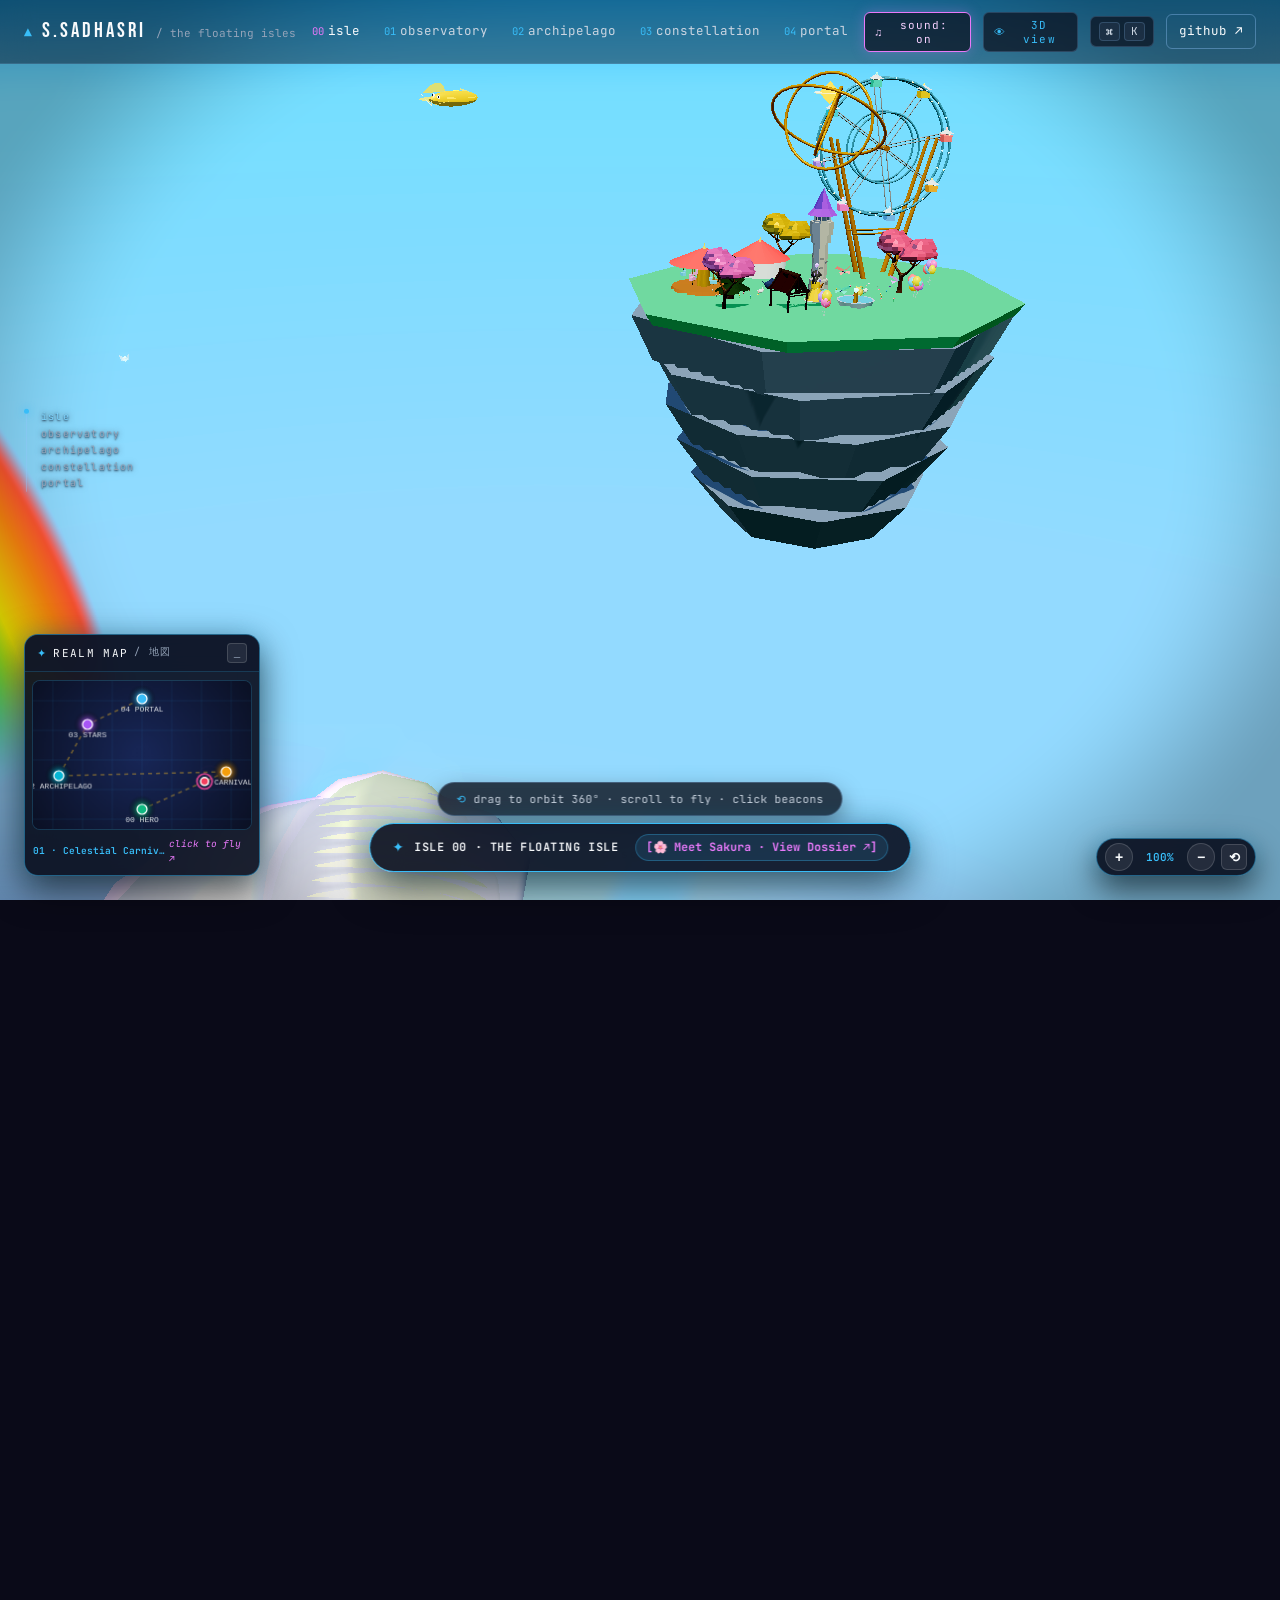
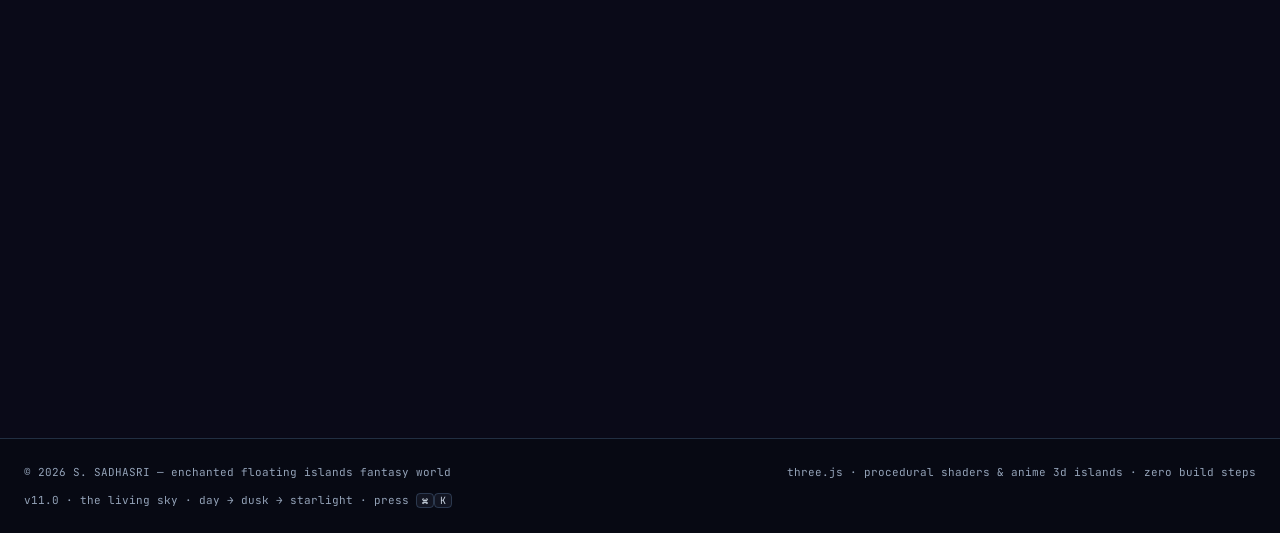
==== commit ab0d0290: "✨ v11.0 THE LIVING SKY — journey sky arc, cinematic grade, per-station sun, adaptive DPR The flight " ====
--- a/index.html
+++ b/index.html
@@ -307,7 +307,7 @@
       <div class="footer-inner mono">
         <p>© <span id="year">2026</span> S. SADHASRI — enchanted floating islands fantasy world</p>
         <p class="footer-mid">three.js · procedural shaders &amp; anime 3d islands · zero build steps</p>
-        <p>v10.0 · explorable 360° realm · press <span class="cmdk-key">⌘</span><span class="cmdk-key">K</span></p>
+        <p>v11.0 · the living sky · day → dusk → starlight · press <span class="cmdk-key">⌘</span><span class="cmdk-key">K</span></p>
       </div>
     </footer>
   </main>
--- a/style.css
+++ b/style.css
@@ -51,7 +51,13 @@
 .skip-link:focus { top: 12px; }
 
 /* ── world canvas + vignette ───────────────────────────────── */
-#world { position: fixed; inset: 0; z-index: 0; }
+#world {
+  position: fixed;
+  inset: 0;
+  z-index: 0;
+  touch-action: pan-y;
+  background: #7dd3fc;
+}
 .vignette {
   position: fixed; inset: 0; z-index: 1; pointer-events: none;
   background: radial-gradient(ellipse 130% 90% at 50% 50%, transparent 72%, rgba(15, 23, 42, 0.18) 100%);
@@ -243,18 +249,29 @@
   background: var(--cyan); box-shadow: 0 0 10px var(--cyan);
 }
 .journey-stops { list-style: none; display: flex; flex-direction: column; justify-content: space-between; }
-.journey-stops li { font-size: 10px; color: var(--faint); letter-spacing: 0.12em; transition: color 0.3s; }
-.journey-stops li.near { color: var(--cyan); }
+/* dual-tone shadow keeps the rail readable over both noon-cyan and golden-hour skies */
+.journey-stops li { font-size: 10px; color: var(--faint); letter-spacing: 0.12em; transition: color 0.3s;
+  text-shadow: 0 1px 2px rgba(8, 15, 35, 0.85), 0 0 6px rgba(8, 15, 35, 0.6); }
+.journey-stops li.near { color: #7dd3fc; }
 
 /* ── stations + panels ──────────────────────────────────────── */
-main { position: relative; z-index: 460; }
+main { position: relative; z-index: 460; pointer-events: none; }
 .station {
   min-height: 108vh;
   display: flex; flex-direction: column; justify-content: center;
   padding: calc(var(--nav-h) + 60px) 24px 120px;
   max-width: 1280px; margin: 0 auto;
+  pointer-events: none;
 }
 .station.wide { min-height: 150vh; }
+.station-expand-pill,
+.panel,
+.btn,
+a,
+button,
+input {
+  pointer-events: auto;
+}
 
 /* ── Island Dossier Modal / Drawer System ── */
 .panel {
@@ -680,14 +697,15 @@
   position: fixed;
   bottom: 24px;
   left: 24px;
-  z-index: 200;
+  z-index: 99999 !important;
+  pointer-events: auto !important;
   width: 236px;
-  background: rgba(10, 16, 32, 0.88);
-  border: 1px solid rgba(56, 189, 248, 0.35);
+  background: rgba(10, 16, 32, 0.92);
+  border: 1px solid rgba(56, 189, 248, 0.45);
   border-radius: 14px;
-  box-shadow: 0 8px 32px rgba(0, 0, 0, 0.45), 0 0 16px rgba(56, 189, 248, 0.15);
-  backdrop-filter: blur(14px);
-  -webkit-backdrop-filter: blur(14px);
+  box-shadow: 0 12px 36px rgba(0, 0, 0, 0.65), 0 0 20px rgba(56, 189, 248, 0.25);
+  backdrop-filter: blur(16px);
+  -webkit-backdrop-filter: blur(16px);
   overflow: hidden;
   transition: all 0.3s cubic-bezier(0.16, 1, 0.3, 1);
   user-select: none;
@@ -783,17 +801,18 @@
   position: fixed;
   bottom: 24px;
   right: 24px;
-  z-index: 200;
+  z-index: 99999 !important;
+  pointer-events: auto !important;
   display: flex;
   align-items: center;
   gap: 6px;
-  background: rgba(10, 16, 32, 0.88);
-  border: 1px solid rgba(56, 189, 248, 0.35);
+  background: rgba(10, 16, 32, 0.92);
+  border: 1px solid rgba(56, 189, 248, 0.45);
   border-radius: 24px;
   padding: 4px 8px;
-  box-shadow: 0 8px 24px rgba(0, 0, 0, 0.4), 0 0 12px rgba(56, 189, 248, 0.15);
-  backdrop-filter: blur(14px);
-  -webkit-backdrop-filter: blur(14px);
+  box-shadow: 0 12px 30px rgba(0, 0, 0, 0.6), 0 0 16px rgba(56, 189, 248, 0.25);
+  backdrop-filter: blur(16px);
+  -webkit-backdrop-filter: blur(16px);
   user-select: none;
 }
 .zoom-btn {
@@ -848,7 +867,7 @@
   .side-facts { position: static; transform: none; margin-top: 16px; flex-direction: row; flex-wrap: wrap; gap: 16px; }
   .station.wide { min-height: 130vh; }
 }
-@media (max-width: 760px) {
+@media (max-width: 880px) {
   body { font-size: 15px; }
   .nav-links { display: none; }
   .logo-arc { display: none; }
@@ -861,6 +880,49 @@
   .panel { padding: 22px 18px 18px; }
   .hero-name { font-size: clamp(52px, 15vw, 124px); letter-spacing: 2px; }
   .footer-inner { flex-direction: column; align-items: center; text-align: center; }
+
+  /* Mobile HUD optimization: clean non-overlapping positioning */
+  .minimap-card {
+    bottom: auto;
+    top: calc(var(--nav-h) + 10px);
+    left: 12px;
+    width: 175px;
+  }
+  .minimap-card #minimap-canvas {
+    width: 175px;
+    height: 118px;
+  }
+  .minimap-card .minimap-footer {
+    padding: 3px 6px;
+    font-size: 9px;
+  }
+  .zoom-hud {
+    bottom: 12px;
+    right: 12px;
+    padding: 2px 6px;
+    gap: 3px;
+    font-size: 10.5px;
+  }
+  .zoom-btn {
+    width: 22px;
+    height: 22px;
+    font-size: 12px;
+  }
+  .station-expand-pill {
+    bottom: 48px !important;
+    max-width: calc(100vw - 24px);
+    padding: 6px 12px;
+    font-size: 11px;
+    white-space: nowrap;
+    overflow: hidden;
+    text-overflow: ellipsis;
+  }
+  .cinema-hud {
+    top: calc(var(--nav-h) + 8px);
+    font-size: 10px;
+    padding: 4px 10px;
+    max-width: 92vw;
+  }
 }
 
 /* ── reduced motion ─────────────────────────────────────────── */
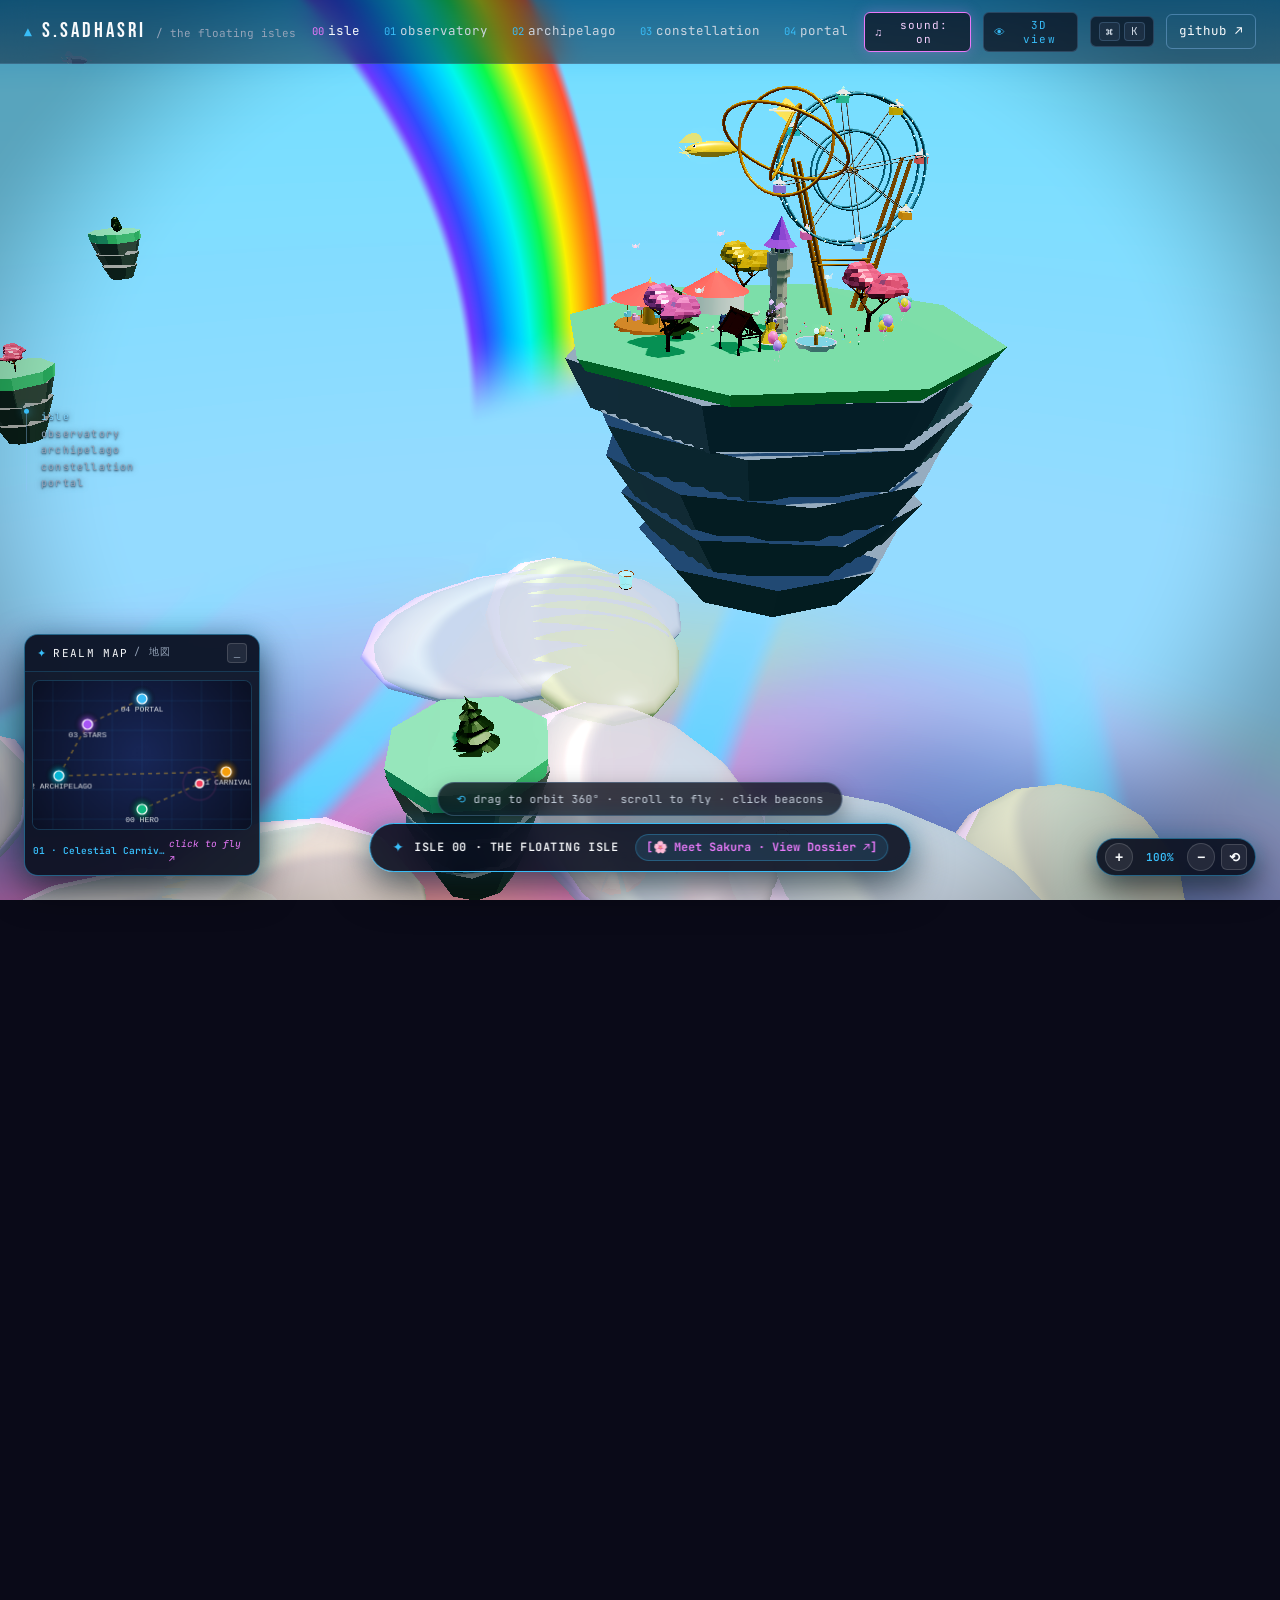
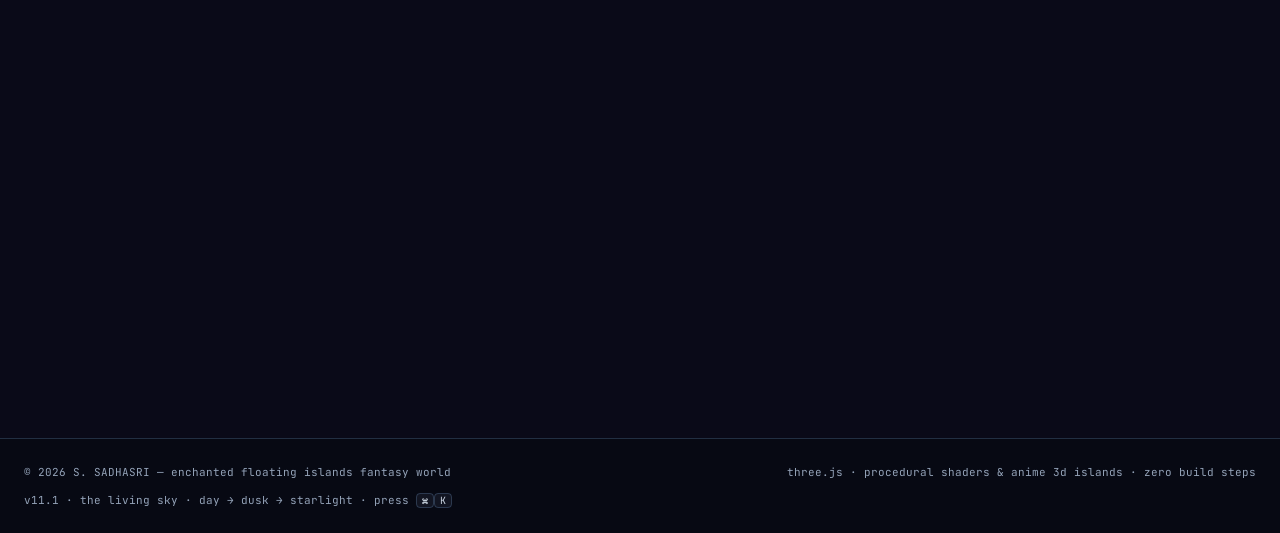
==== commit 98ef8bf3: "✨ v11.1 — planned world geometry, windmill isle, grounded cottage, guardian salute WORLD PLANNING (u" ====
--- a/index.html
+++ b/index.html
@@ -307,7 +307,7 @@
       <div class="footer-inner mono">
         <p>© <span id="year">2026</span> S. SADHASRI — enchanted floating islands fantasy world</p>
         <p class="footer-mid">three.js · procedural shaders &amp; anime 3d islands · zero build steps</p>
-        <p>v11.0 · the living sky · day → dusk → starlight · press <span class="cmdk-key">⌘</span><span class="cmdk-key">K</span></p>
+        <p>v11.1 · the living sky · day → dusk → starlight · press <span class="cmdk-key">⌘</span><span class="cmdk-key">K</span></p>
       </div>
     </footer>
   </main>
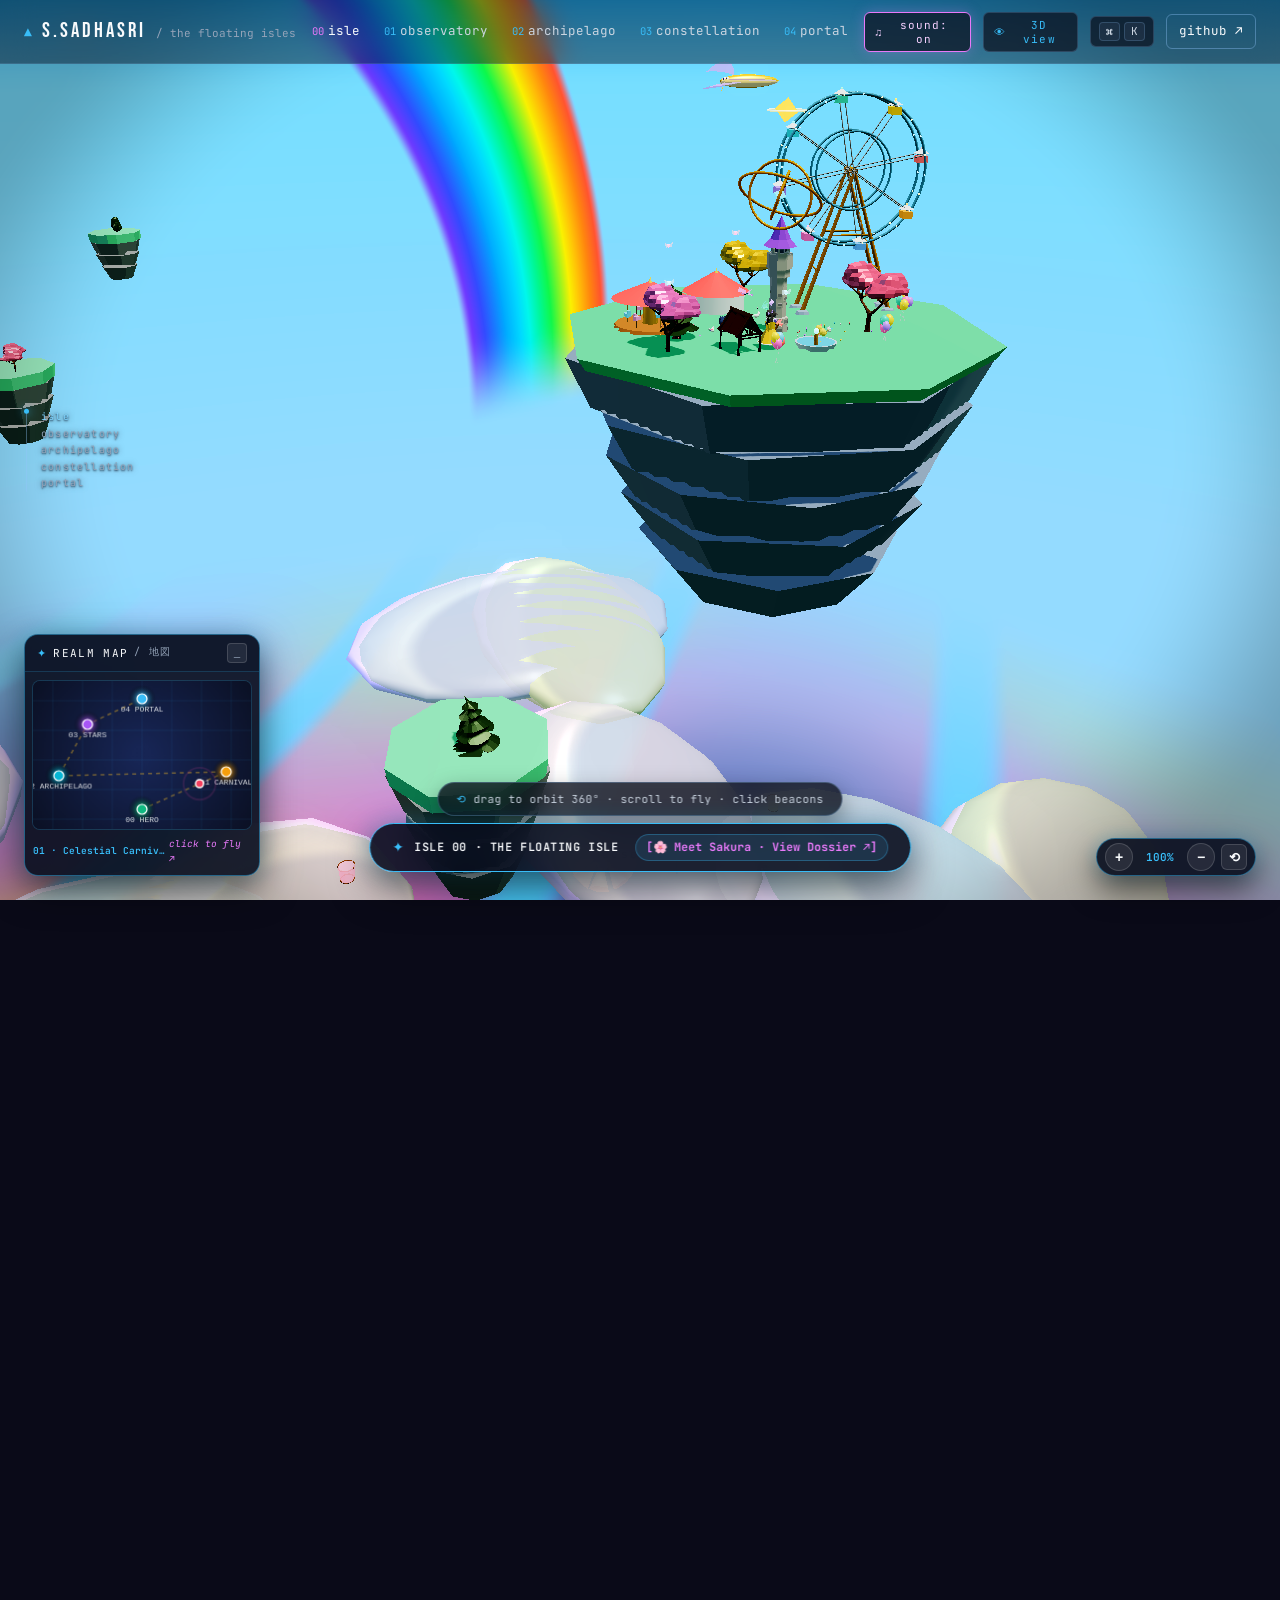
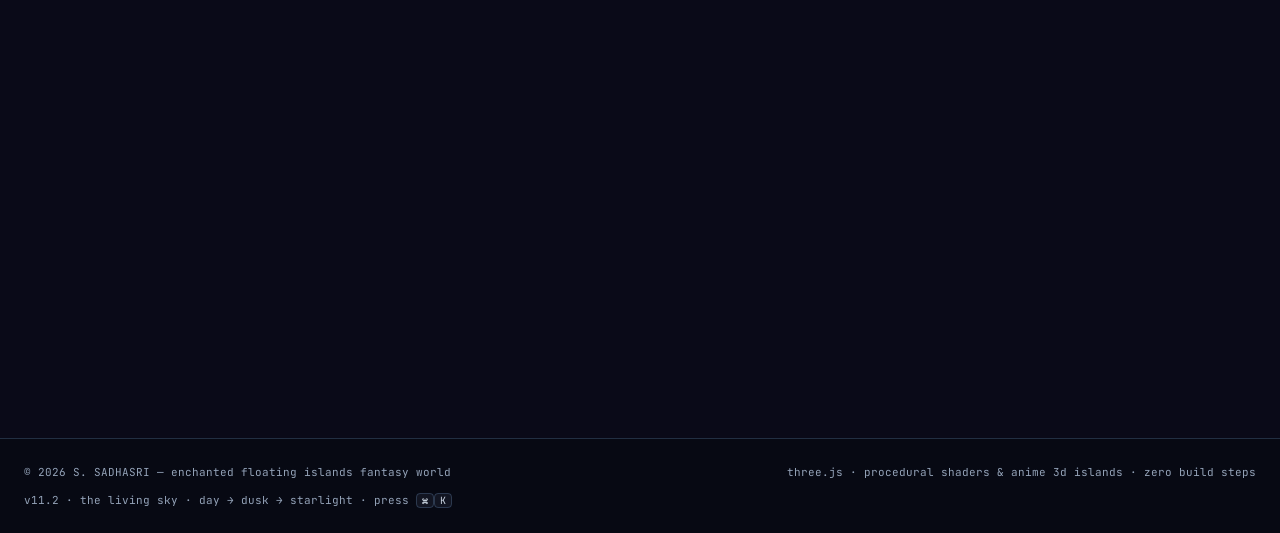
==== commit d9fdd53a: "✨ v11.2 — silk koi, wheel A-frames, spring source, guardian salute, hop cycle - SKY FISH redesigned:" ====
--- a/index.html
+++ b/index.html
@@ -307,7 +307,7 @@
       <div class="footer-inner mono">
         <p>© <span id="year">2026</span> S. SADHASRI — enchanted floating islands fantasy world</p>
         <p class="footer-mid">three.js · procedural shaders &amp; anime 3d islands · zero build steps</p>
-        <p>v11.1 · the living sky · day → dusk → starlight · press <span class="cmdk-key">⌘</span><span class="cmdk-key">K</span></p>
+        <p>v11.2 · the living sky · day → dusk → starlight · press <span class="cmdk-key">⌘</span><span class="cmdk-key">K</span></p>
       </div>
     </footer>
   </main>
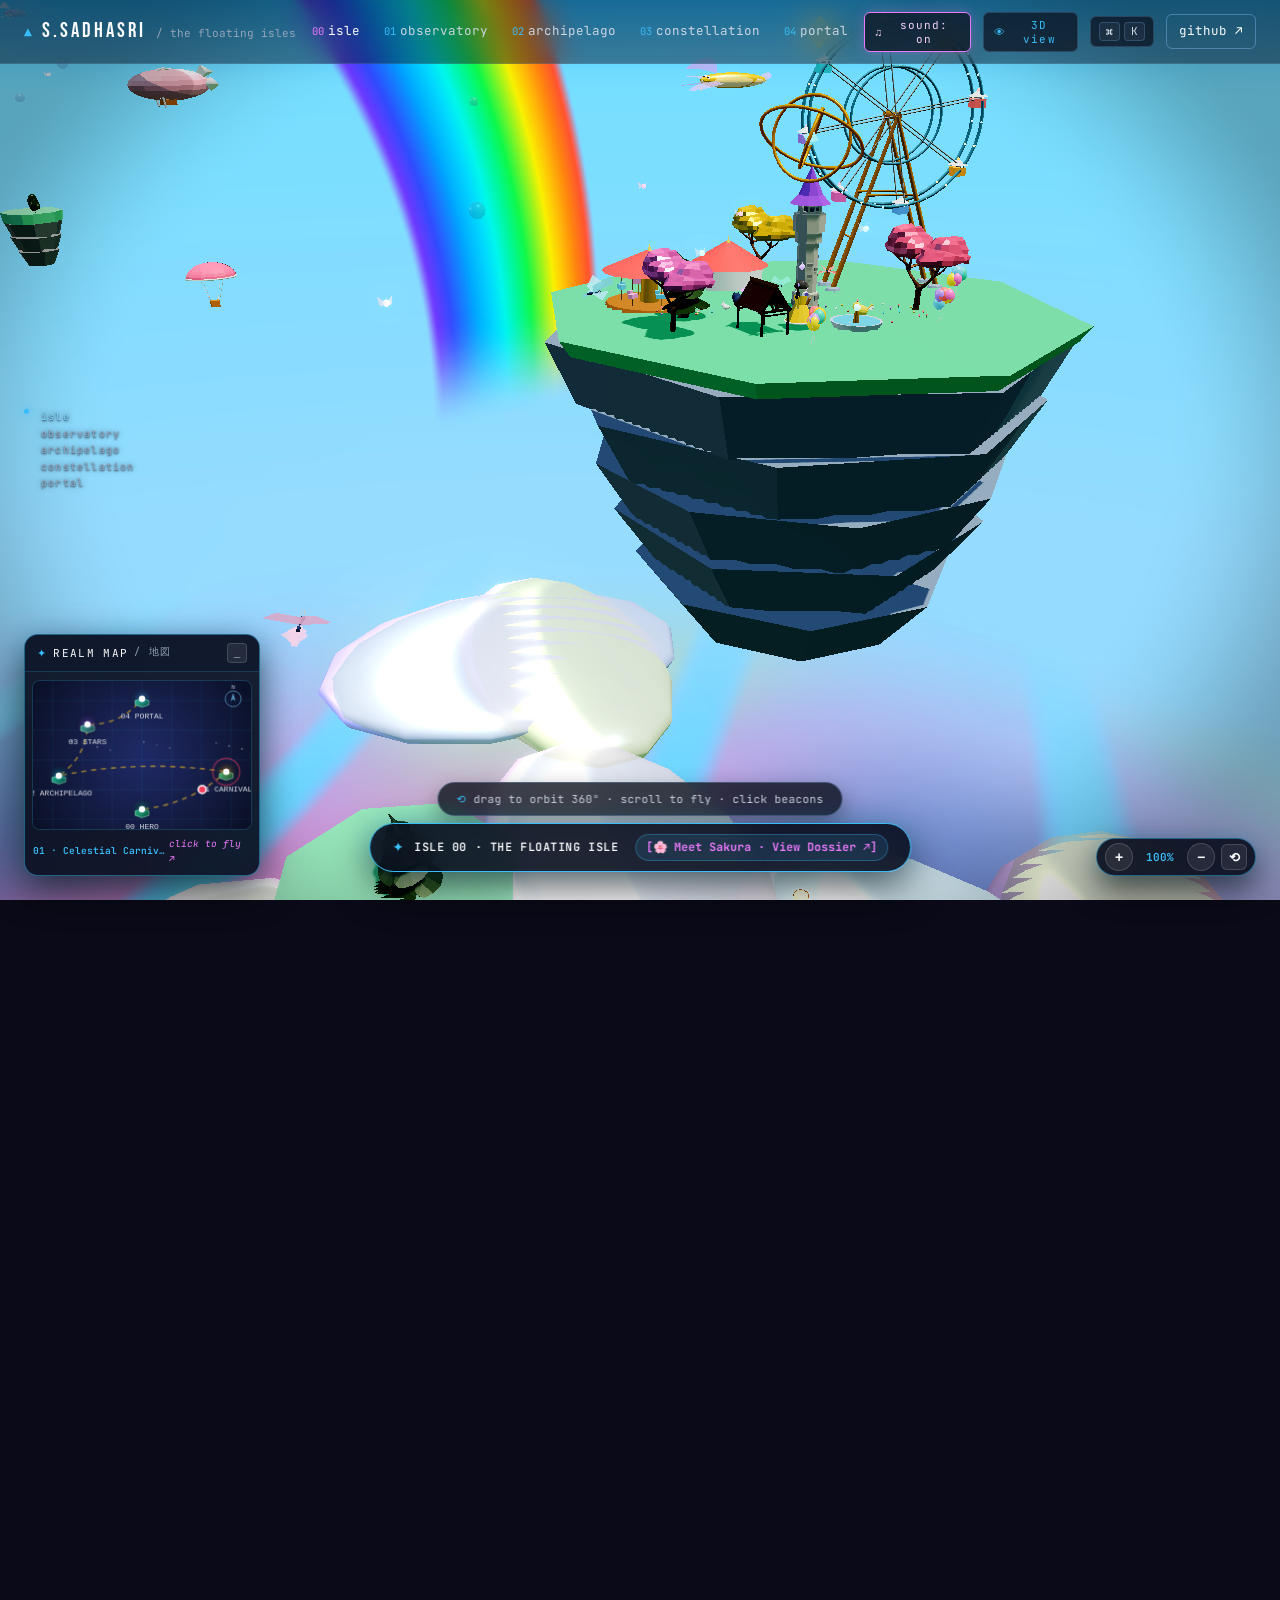
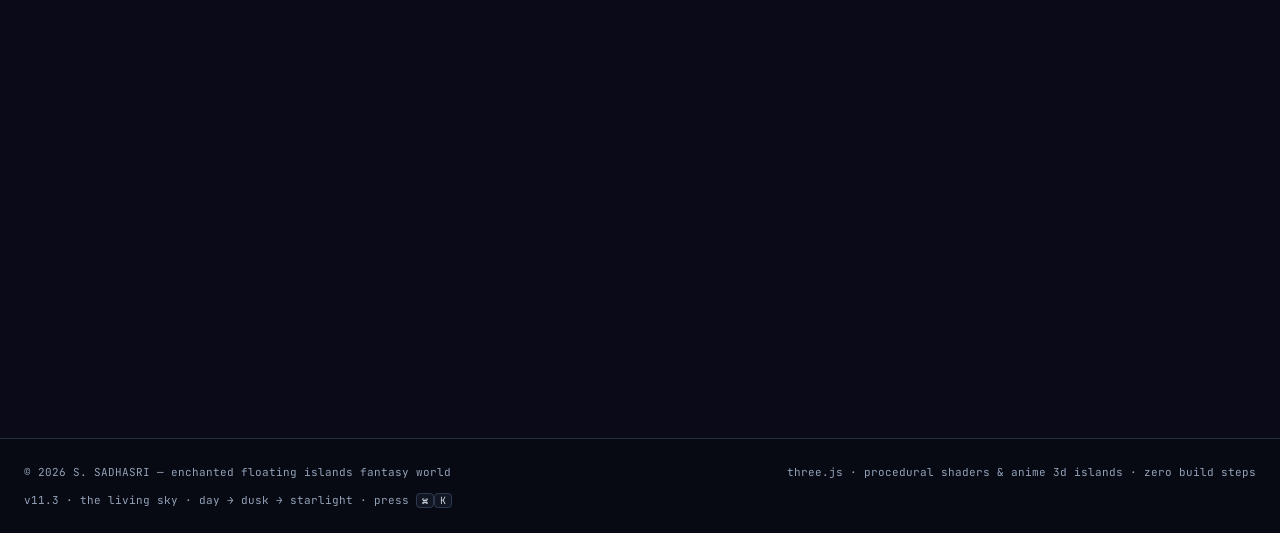
==== commit e7377c80: "✨ v11.3 — sky life everywhere, magic wands, closer first look, realm map 2.0 FILL THE EMPTY SKY (use" ====
--- a/index.html
+++ b/index.html
@@ -307,7 +307,7 @@
       <div class="footer-inner mono">
         <p>© <span id="year">2026</span> S. SADHASRI — enchanted floating islands fantasy world</p>
         <p class="footer-mid">three.js · procedural shaders &amp; anime 3d islands · zero build steps</p>
-        <p>v11.2 · the living sky · day → dusk → starlight · press <span class="cmdk-key">⌘</span><span class="cmdk-key">K</span></p>
+        <p>v11.3 · the living sky · day → dusk → starlight · press <span class="cmdk-key">⌘</span><span class="cmdk-key">K</span></p>
       </div>
     </footer>
   </main>
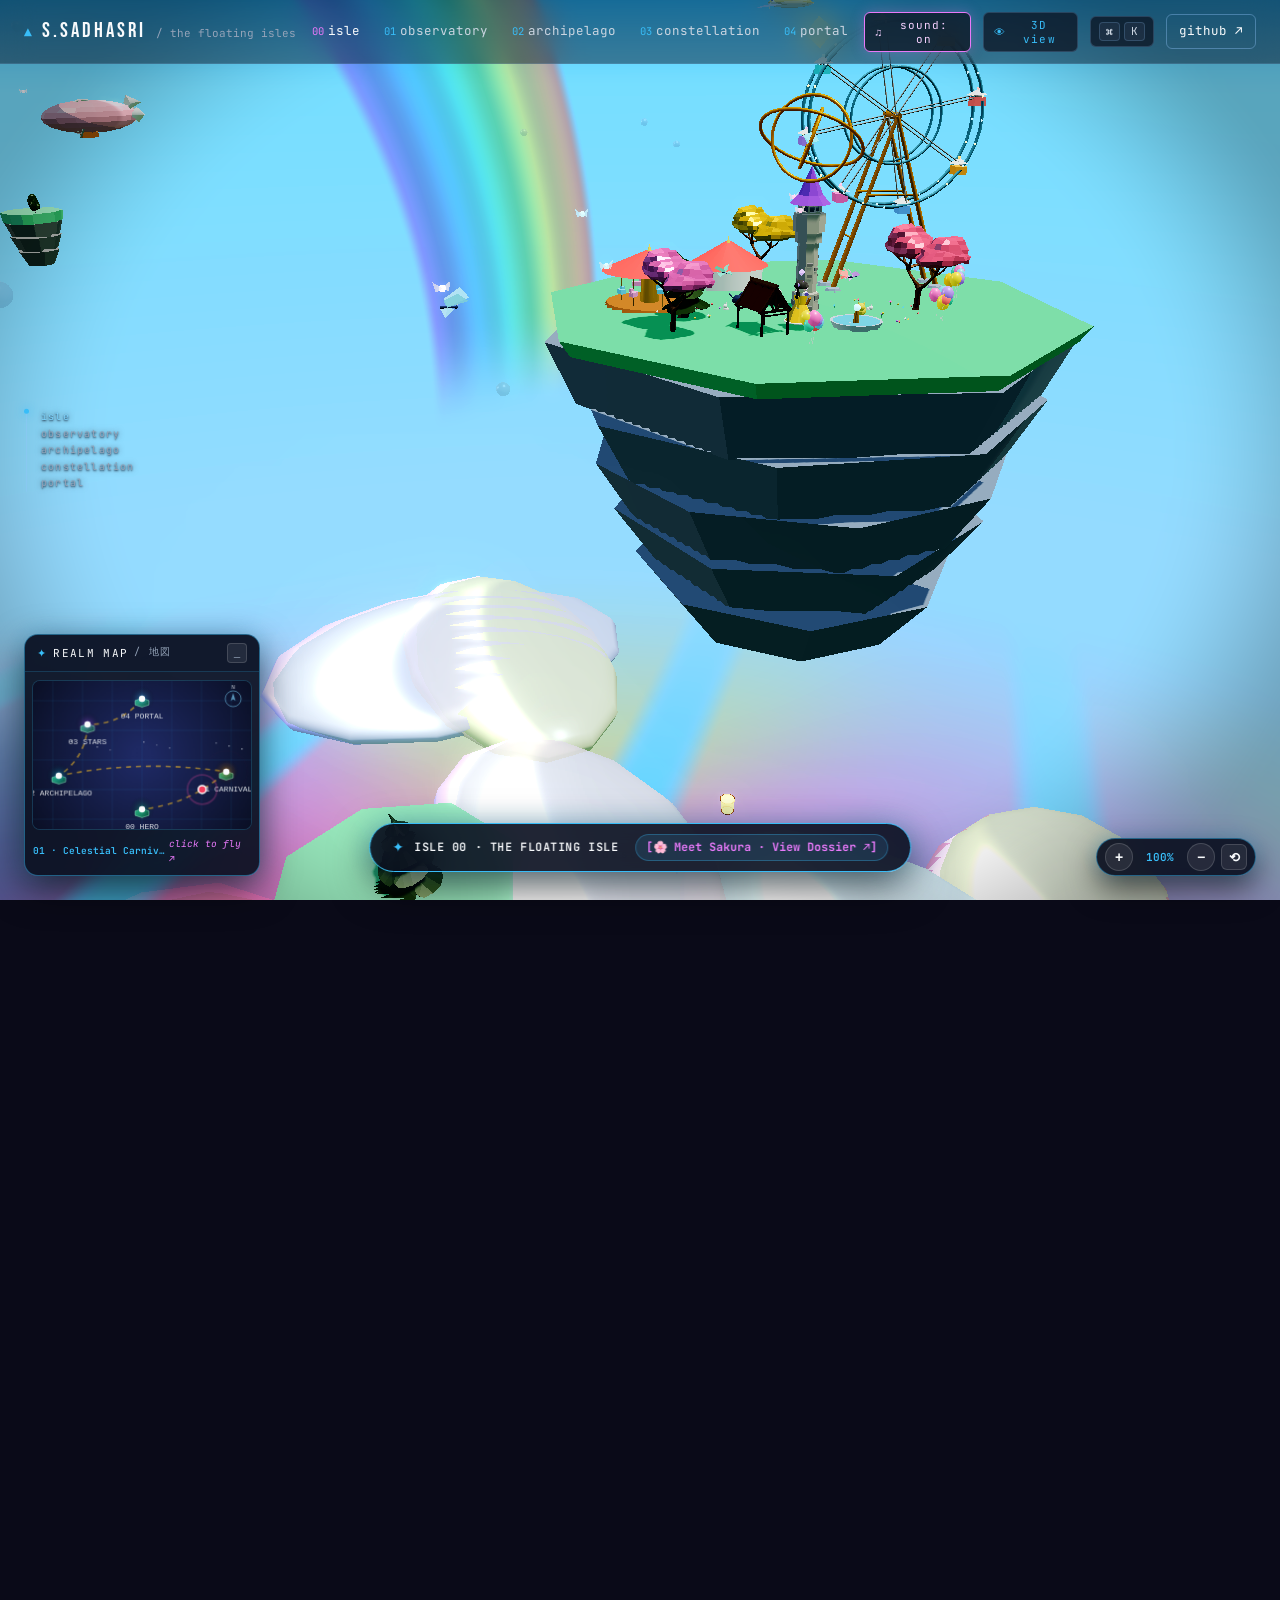
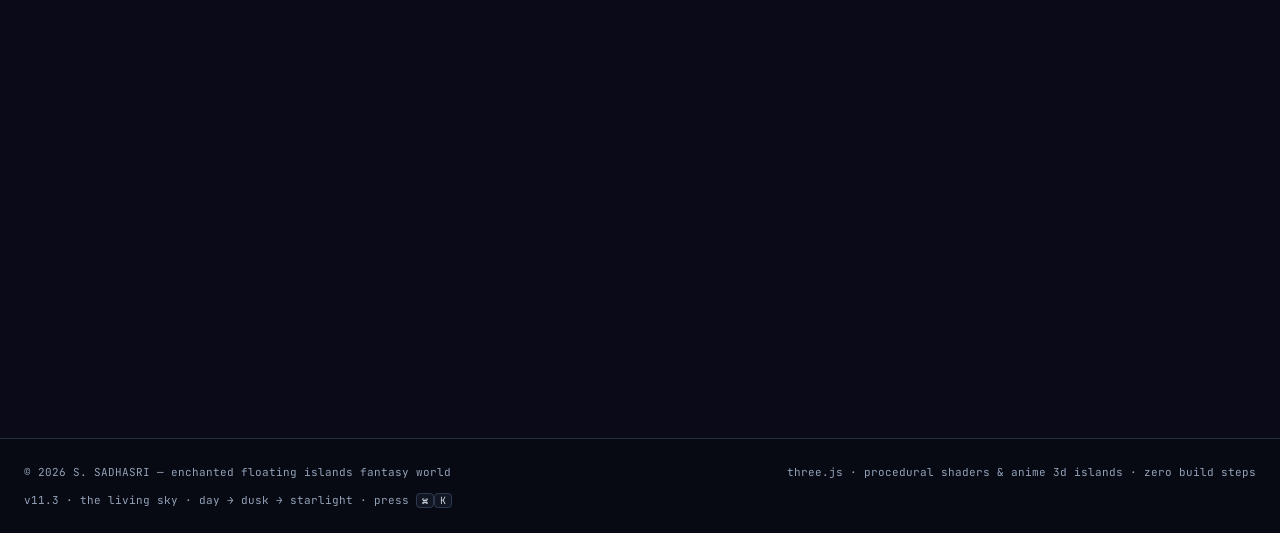
==== commit 89b59bb0: "deploy: permanent GitHub Pages pipeline + fix broken framing, water and HUD WHY THIS COMMIT EXISTS T" ====
--- a/index.html
+++ b/index.html
@@ -9,7 +9,18 @@
   <meta property="og:title" content="S. SADHASRI — THE FLOATING ISLES">
   <meta property="og:description" content="Scroll to fly through a procedural floating-island world. Missions, constellations, a portal. Built with Three.js — zero assets downloaded.">
   <meta property="og:type" content="website">
+  <meta property="og:url" content="https://saichaiu2012.github.io/floating-isles/">
+  <meta property="og:image" content="https://saichaiu2012.github.io/floating-isles/assets/og.png">
+  <meta property="og:image:width" content="1200">
+  <meta property="og:image:height" content="630">
+  <meta name="twitter:card" content="summary_large_image">
+  <meta name="twitter:title" content="S. SADHASRI — The Floating Isles">
+  <meta name="twitter:description" content="Scroll to fly through a procedural floating-island world. Missions, constellations, a portal.">
+  <meta name="twitter:image" content="https://saichaiu2012.github.io/floating-isles/assets/og.png">
+  <meta name="robots" content="index,follow">
+  <link rel="canonical" href="https://saichaiu2012.github.io/floating-isles/">
   <link rel="icon" href="data:image/svg+xml,%3Csvg xmlns='http://www.w3.org/2000/svg' viewBox='0 0 64 64'%3E%3Crect width='64' height='64' rx='12' fill='%230a0a18'/%3E%3Cpath d='M32 12 L52 44 L12 44 Z' fill='none' stroke='%2367e8f9' stroke-width='3'/%3E%3Ccircle cx='32' cy='36' r='6' fill='%2367e8f9'/%3E%3C/svg%3E">
+  <link rel="apple-touch-icon" href="assets/og.png">
   <link rel="preconnect" href="https://fonts.googleapis.com">
   <link rel="preconnect" href="https://fonts.gstatic.com" crossorigin>
   <link href="https://fonts.googleapis.com/css2?family=Bebas+Neue&family=Sora:wght@400;600;700&family=JetBrains+Mono:wght@400;500;700&family=Noto+Sans+JP:wght@400;700&display=swap" rel="stylesheet">
--- a/style.css
+++ b/style.css
@@ -376,11 +376,6 @@
   opacity: 0 !important;
   pointer-events: none !important;
   transform: translate(-50%, 20px) !important;
-}
-  visibility: hidden;
-  pointer-events: none;
-  transition: opacity 0.3s ease, transform 0.3s ease, visibility 0.3s;
-  white-space: nowrap;
 }
 .station-expand-pill.active {
   opacity: 1 !important;
@@ -909,7 +904,7 @@
     font-size: 12px;
   }
   .station-expand-pill {
-    bottom: 48px !important;
+    bottom: 58px !important;
     max-width: calc(100vw - 24px);
     padding: 6px 12px;
     font-size: 11px;
@@ -923,6 +918,35 @@
     padding: 4px 10px;
     max-width: 92vw;
   }
+  #orbit-hint { bottom: 104px; }
+}
+
+/* ── phones: one-line nav, no HUD pile-up ───────────────────── */
+@media (max-width: 560px) {
+  .nav-inner { gap: 8px; padding: 0 10px; }
+  .nav-actions { gap: 6px; }
+  .logo-name { font-size: 15px; letter-spacing: 1px; }
+  .audio-label, .cinema-label, .nav-gh { display: none; }
+  .nav-audio, .nav-cinema { padding: 6px 9px; gap: 0; font-size: 13px; }
+  .nav-cmdk { display: none; }
+  .station-expand-pill {
+    bottom: 56px !important;
+    padding: 6px 10px;
+    gap: 6px;
+    font-size: 10.5px;
+  }
+  .station-expand-pill .pill-act { display: none; }
+  .station-expand-pill .pill-name { font-size: 10.5px; letter-spacing: 0.06em; }
+  .minimap-card { top: calc(var(--nav-h) + 8px); left: 10px; width: 150px; }
+  .minimap-card #minimap-canvas { width: 150px; height: 102px; }
+  .zoom-hud { bottom: 10px; right: 10px; }
+  #orbit-hint {
+    bottom: 100px;
+    font-size: 9.5px;
+    padding: 5px 10px;
+    max-width: calc(100vw - 20px);
+    text-align: center;
+  }
 }
 
 /* ── reduced motion ─────────────────────────────────────────── */
@@ -942,3 +966,23 @@
 .static-render *::after { animation: none !important; transition: none !important; }
 .static-render .af-bar i { transform: scaleX(1) !important; }
 .static-render .reveal { opacity: 1 !important; transform: none !important; }
+
+/* ── no-WebGL fallback (?static too) ────────────────────────── */
+html.no-world body {
+  background:
+    radial-gradient(1200px 600px at 70% -10%, #134e7a 0%, transparent 60%),
+    radial-gradient(900px 500px at 10% 110%, #4c1d95 0%, transparent 55%),
+    #060a18;
+}
+html.no-world #world,
+html.no-world .vignette,
+html.no-world .journey,
+html.no-world #orbit-hint,
+html.no-world #cinema-hud,
+html.no-world #world-zoom-hud,
+html.no-world .minimap-card,
+html.no-world .scroll-cue { display: none !important; }
+html.no-world main { pointer-events: auto; }
+html.no-world .station { min-height: auto; padding-top: 96px; padding-bottom: 48px; }
+html.no-world .station-expand-pill { position: static !important; transform: none !important; opacity: 1; visibility: visible; pointer-events: auto; margin-top: 8px; }
+html.no-world .reveal { opacity: 1 !important; transform: none !important; }
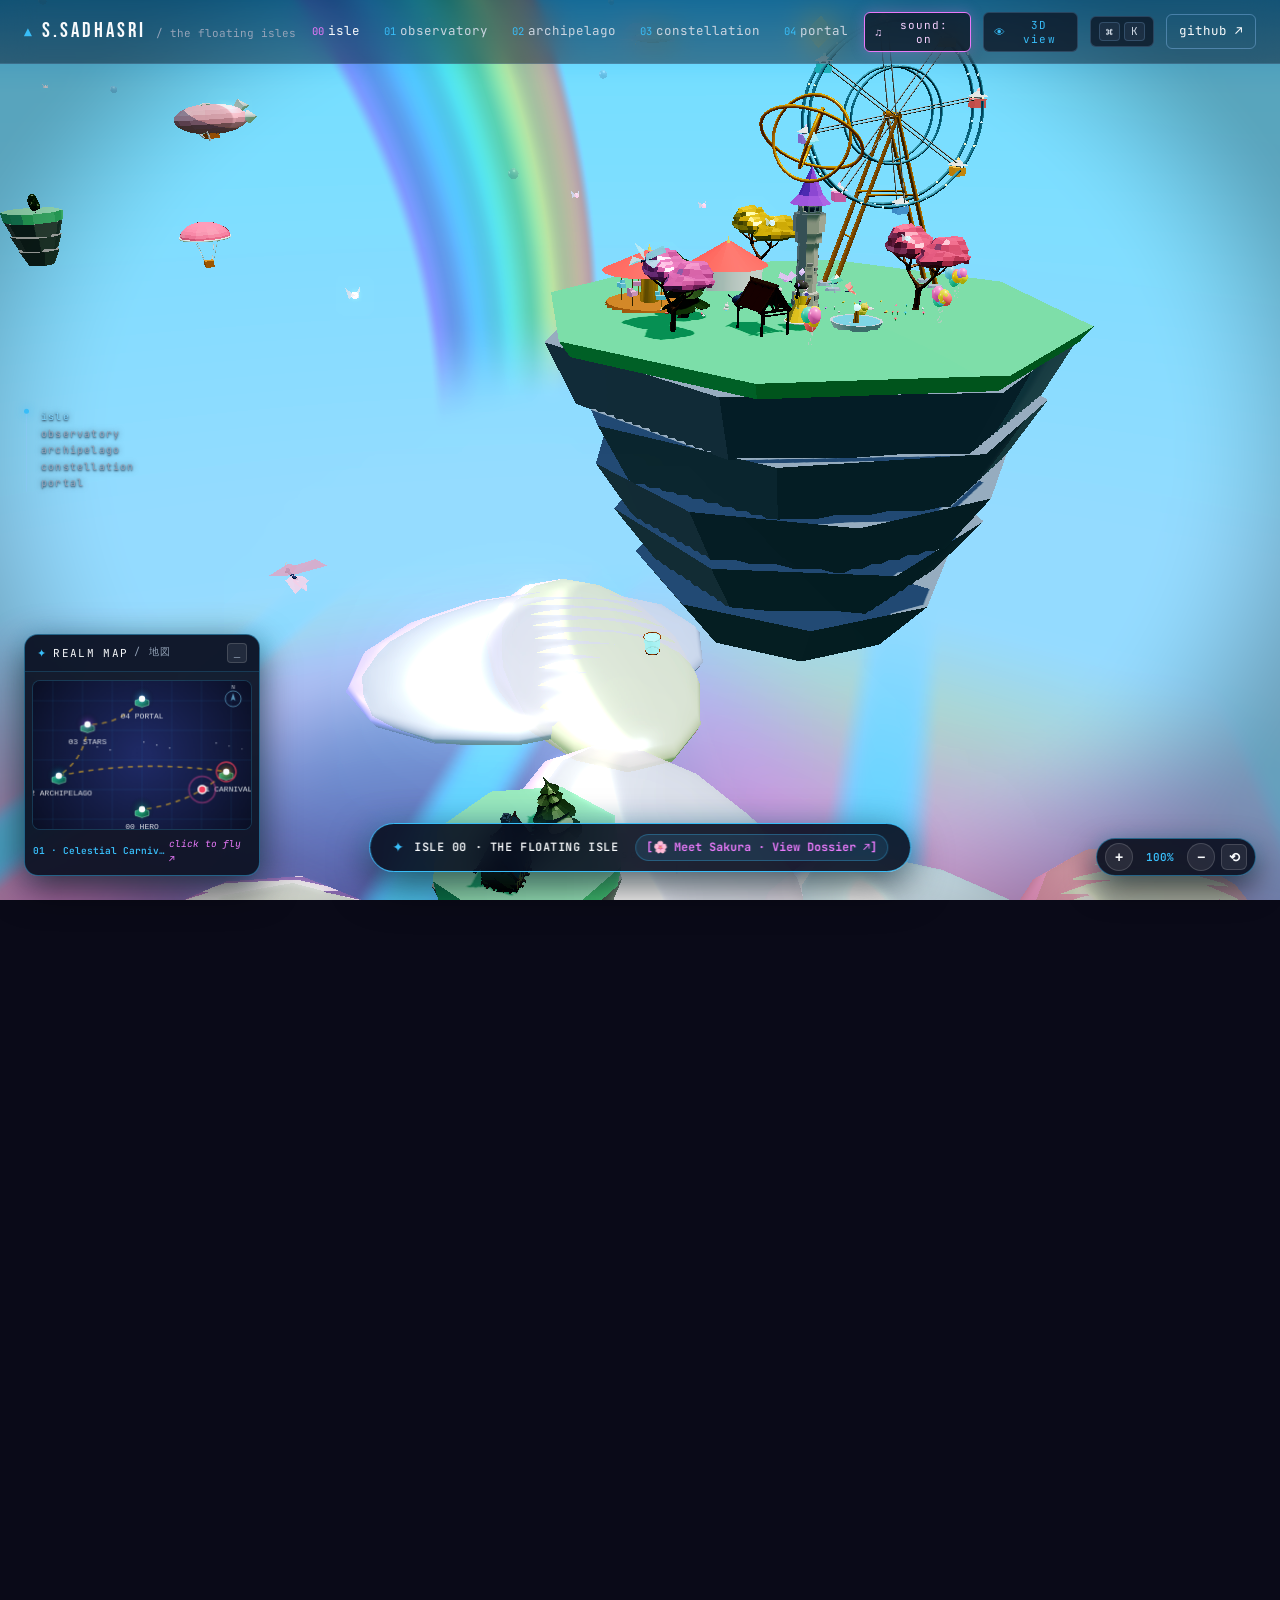
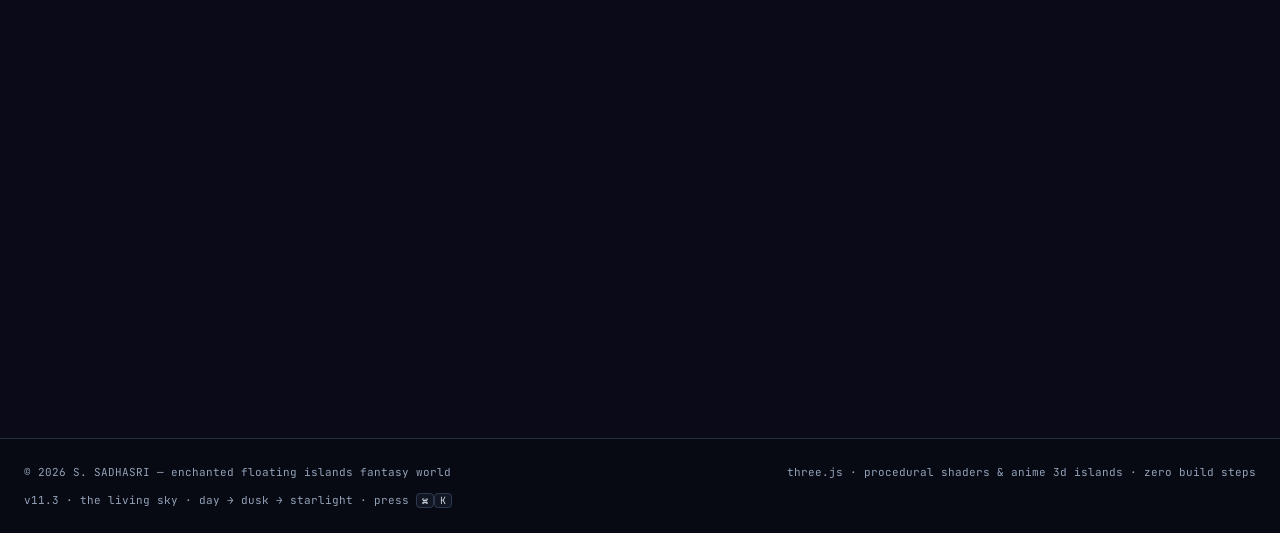
==== commit e452a872: "✨ v11.4 — station-0 recomposition: cottage fully unobstructed, neighbour isle with its own cottage, " ====
--- a/index.html
+++ b/index.html
@@ -9,16 +9,16 @@
   <meta property="og:title" content="S. SADHASRI — THE FLOATING ISLES">
   <meta property="og:description" content="Scroll to fly through a procedural floating-island world. Missions, constellations, a portal. Built with Three.js — zero assets downloaded.">
   <meta property="og:type" content="website">
-  <meta property="og:url" content="https://saichaiu2012.github.io/floating-isles/">
-  <meta property="og:image" content="https://saichaiu2012.github.io/floating-isles/assets/og.png">
+  <meta property="og:url" content="https://saichaitu2012.github.io/floating-isles/">
+  <meta property="og:image" content="https://saichaitu2012.github.io/floating-isles/assets/og.png">
   <meta property="og:image:width" content="1200">
   <meta property="og:image:height" content="630">
   <meta name="twitter:card" content="summary_large_image">
   <meta name="twitter:title" content="S. SADHASRI — The Floating Isles">
   <meta name="twitter:description" content="Scroll to fly through a procedural floating-island world. Missions, constellations, a portal.">
-  <meta name="twitter:image" content="https://saichaiu2012.github.io/floating-isles/assets/og.png">
+  <meta name="twitter:image" content="https://saichaitu2012.github.io/floating-isles/assets/og.png">
   <meta name="robots" content="index,follow">
-  <link rel="canonical" href="https://saichaiu2012.github.io/floating-isles/">
+  <link rel="canonical" href="https://saichaitu2012.github.io/floating-isles/">
   <link rel="icon" href="data:image/svg+xml,%3Csvg xmlns='http://www.w3.org/2000/svg' viewBox='0 0 64 64'%3E%3Crect width='64' height='64' rx='12' fill='%230a0a18'/%3E%3Cpath d='M32 12 L52 44 L12 44 Z' fill='none' stroke='%2367e8f9' stroke-width='3'/%3E%3Ccircle cx='32' cy='36' r='6' fill='%2367e8f9'/%3E%3C/svg%3E">
   <link rel="apple-touch-icon" href="assets/og.png">
   <link rel="preconnect" href="https://fonts.googleapis.com">
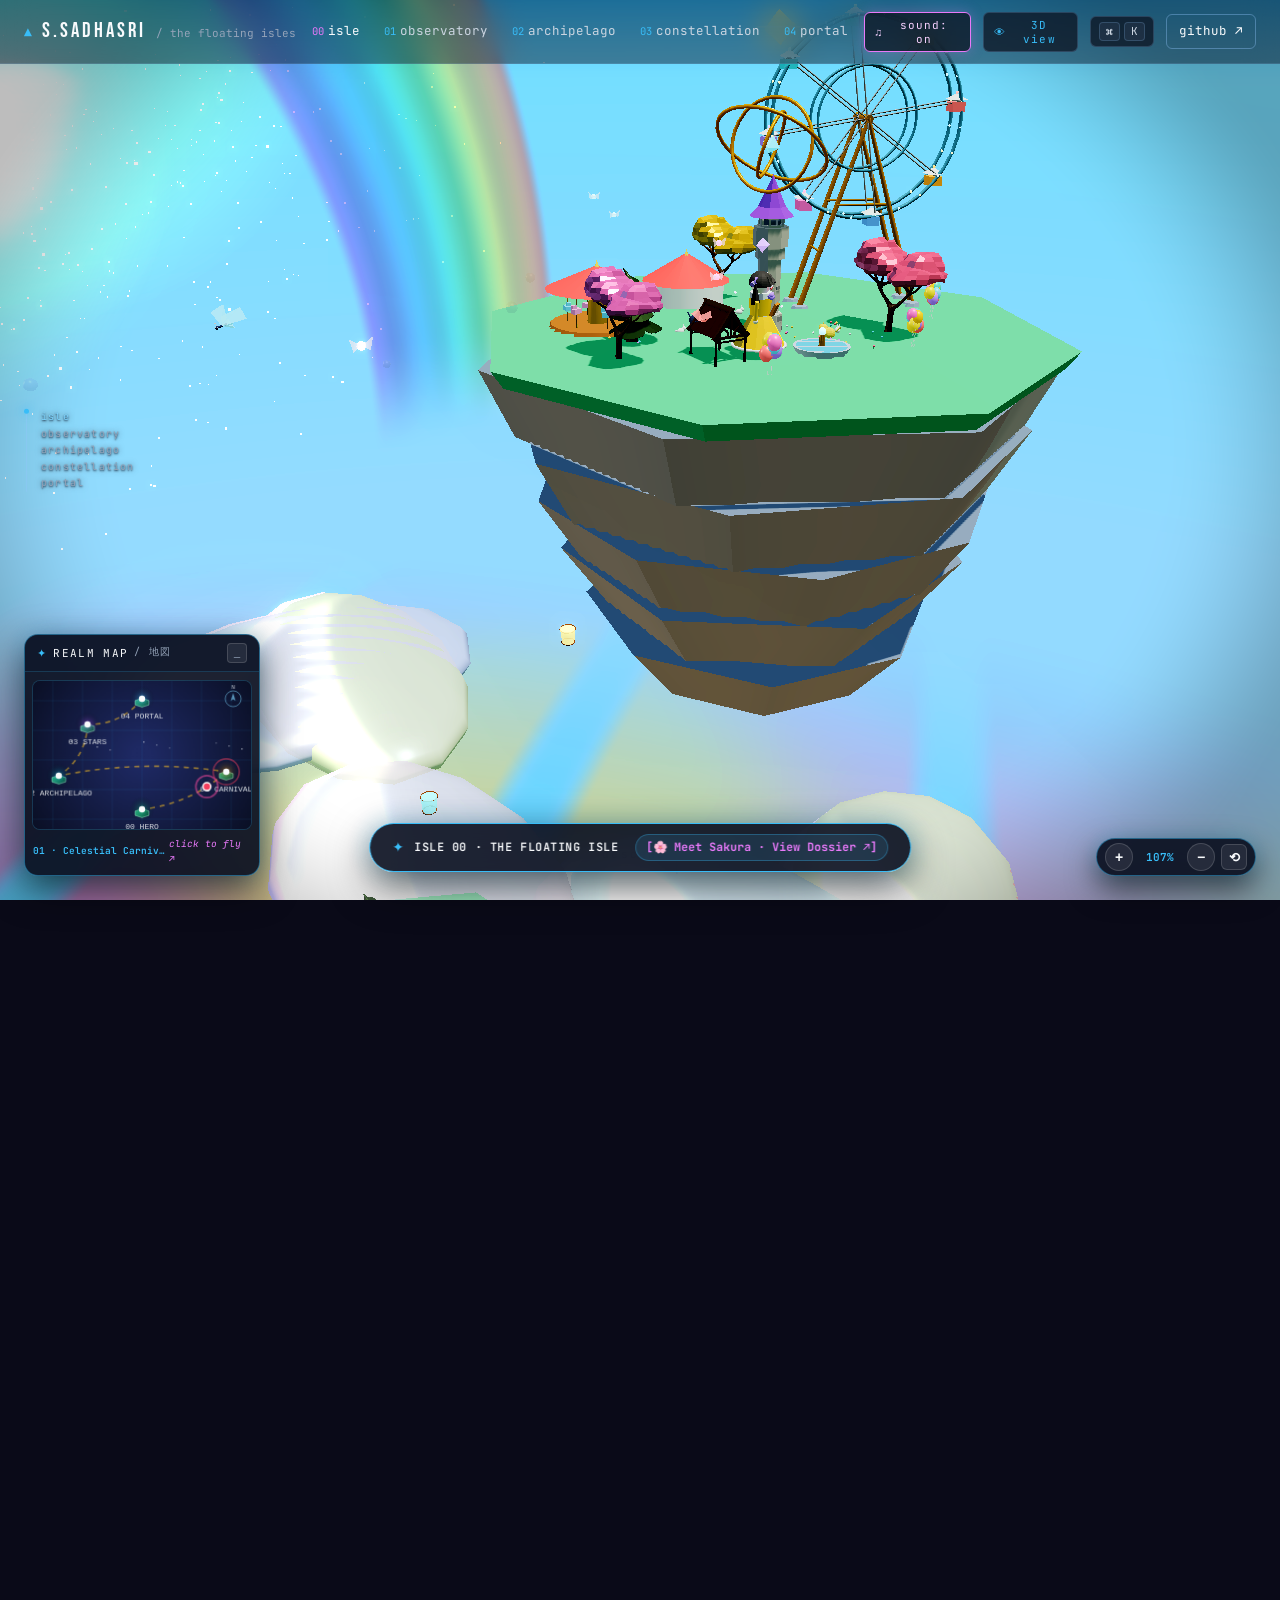
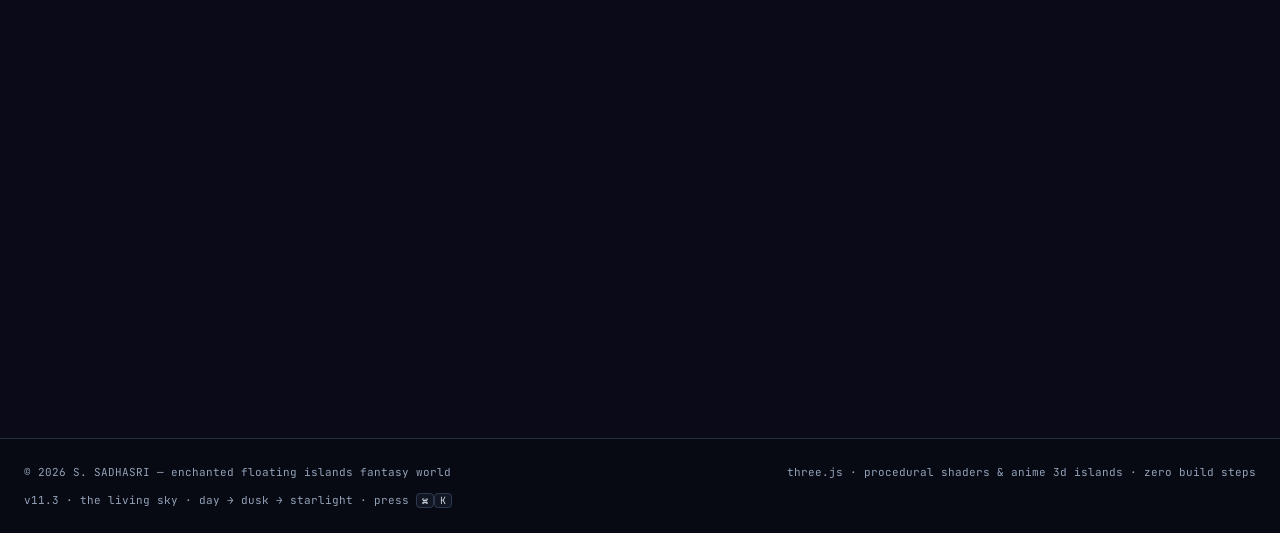
==== commit 33488bd7: "✨ v16.0 — a real welcome screen, calmer animals, wider living stream, tuned girls WELCOME SCREEN (pu" ====
--- a/index.html
+++ b/index.html
@@ -31,24 +31,41 @@
 
   <!-- ══ boot ══ -->
   <div id="boot" aria-label="Loading Floating Realm">
-    <div class="boot-backdrop"></div>
+    <!-- animated sky: stars, nebula clouds, drifting 3D islands -->
+    <div class="boot-sky" aria-hidden="true">
+      <div class="boot-stars"></div>
+      <div class="boot-nebula n1"></div>
+      <div class="boot-nebula n2"></div>
+      <div class="boot-nebula n3"></div>
+      <div class="boot-isles">
+        <div class="b-isle b-isle-a"><span class="b-grass"></span><span class="b-rock"></span><span class="b-tree t1"></span><span class="b-tree t2"></span><span class="b-gem"></span><span class="b-tower"><i class="b-roof"></i><i class="b-lit"></i></span><span class="b-waterfall"></span></div>
+        <div class="b-isle b-isle-b"><span class="b-grass"></span><span class="b-rock"></span><span class="b-tree t1"></span><span class="b-gem"></span></div>
+        <div class="b-isle b-isle-c"><span class="b-grass"></span><span class="b-rock"></span><span class="b-tree t1"></span></div>
+      </div>
+    </div>
+
     <div class="boot-inner">
       <div class="boot-sigil">
-        <svg viewBox="0 0 90 90" width="90" height="90">
-          <circle cx="45" cy="45" r="42" fill="none" stroke="rgba(56,189,248,0.2)" stroke-width="1.5" stroke-dasharray="3 5" class="boot-ring-outer"/>
-          <circle cx="45" cy="45" r="34" fill="none" stroke="rgba(232,121,249,0.35)" stroke-width="1.5" stroke-dasharray="6 8" class="boot-ring"/>
+        <svg viewBox="0 0 90 90" width="96" height="96">
+          <circle cx="45" cy="45" r="42" fill="none" stroke="rgba(56,189,248,0.22)" stroke-width="1.5" stroke-dasharray="3 5" class="boot-ring-outer"/>
+          <circle cx="45" cy="45" r="34" fill="none" stroke="rgba(232,121,249,0.4)" stroke-width="1.5" stroke-dasharray="6 8" class="boot-ring"/>
           <polygon points="45,12 76,68 14,68" fill="none" stroke="#67e8f9" stroke-width="2" class="boot-tri"/>
           <circle cx="45" cy="48" r="6" fill="#38bdf8" class="boot-dot"/>
-          <path d="M28 58 Q45 44 62 58" fill="none" stroke="#e879f9" stroke-width="1.5" opacity="0.8"/>
+          <path d="M28 58 Q45 44 62 58" fill="none" stroke="#e879f9" stroke-width="1.5" opacity="0.85"/>
+          <circle cx="20" cy="24" r="2.2" fill="#fbbf24" class="boot-orbit-dot"/>
+          <circle cx="70" cy="66" r="1.8" fill="#a7f3d0" class="boot-orbit-dot d2"/>
         </svg>
       </div>
-      <div class="boot-title disp">THE FLOATING REALM</div>
-      <div class="boot-subtitle mono">S. SADHASRI // 3D FANTASY SKY ARCHIPELAGO · 島</div>
+
+      <h1 class="boot-title disp">WELCOME TO <span class="boot-name">SADHA'S UNIVERSE</span></h1>
+      <p class="boot-welcome">a little world where <em>magic</em>, <em>imagination</em>, and <em>technology</em> come alive.</p>
+
       <div class="boot-progress-wrap">
         <div class="boot-bar"><div class="boot-bar-fill" id="boot-bar-fill"></div></div>
         <div class="boot-pct mono" id="boot-pct">0%</div>
       </div>
       <div class="boot-status mono" id="boot-status">awakening fantasy universe · spinning sky islands…</div>
+      <div class="boot-hint mono">click anywhere to enter</div>
     </div>
   </div>
 
--- a/style.css
+++ b/style.css
@@ -986,3 +986,218 @@
 html.no-world .station { min-height: auto; padding-top: 96px; padding-bottom: 48px; }
 html.no-world .station-expand-pill { position: static !important; transform: none !important; opacity: 1; visibility: visible; pointer-events: auto; margin-top: 8px; }
 html.no-world .reveal { opacity: 1 !important; transform: none !important; }
+
+@media (max-width: 560px) {
+  /* Comfortable thumbs: bigger tap targets, safe-area aware, no stray zoom */
+  body { -webkit-tap-highlight-color: transparent; }
+  .zoom-hud {
+    bottom: calc(16px + env(safe-area-inset-bottom, 0px)) !important;
+    right: calc(10px + env(safe-area-inset-right, 0px)) !important;
+    padding: 4px;
+    gap: 4px;
+  }
+  .zoom-hud button {
+    width: 40px !important;
+    height: 40px !important;
+    font-size: 18px !important;
+    border-radius: 12px;
+  }
+  .zoom-hud .zoom-val { min-width: 44px; font-size: 12px; }
+  .site-nav { padding-left: env(safe-area-inset-left, 0px); }
+  .station-expand-pill {
+    left: 10px !important;
+    right: 10px !important;
+    width: auto !important;
+    transform: none !important;
+    justify-content: center;
+    bottom: calc(104px + env(safe-area-inset-bottom, 0px)) !important;
+  }
+  .station-expand-pill .pill-desc,
+  .station-expand-pill .pill-meta { display: none; }
+  #orbit-hint { bottom: calc(96px + env(safe-area-inset-bottom, 0px)); }
+  .minimap-card { width: 132px; }
+  .minimap-card #minimap-canvas { width: 132px; height: 90px; }
+}
+
+@media (max-width: 420px) {
+  .minimap-card { display: none; }
+  .journey { display: none; }
+}
+
+/* ══════════════════════════════════════════════════════════════════
+   BOOT — a little floating world of its own
+   Layered 3D islands bobbing in a nebula sky, drifting stars, and the
+   welcome line. Everything here is pure CSS: no extra bytes to load.
+   ══════════════════════════════════════════════════════════════════ */
+#boot {
+  background:
+    radial-gradient(120% 90% at 18% 12%, #1b1b4b 0%, #0d1030 42%, #05060f 100%);
+  overflow: hidden;
+}
+.boot-sky { position: absolute; inset: 0; perspective: 1100px; pointer-events: none; }
+
+/* twinkling star field */
+.boot-stars {
+  position: absolute; inset: -20%;
+  background-image:
+    radial-gradient(1.6px 1.6px at 12% 22%, #fff 50%, transparent 51%),
+    radial-gradient(1.3px 1.3px at 72% 14%, #bfdbfe 50%, transparent 51%),
+    radial-gradient(1.8px 1.8px at 38% 64%, #fff 50%, transparent 51%),
+    radial-gradient(1.2px 1.2px at 86% 54%, #fbcfe8 50%, transparent 51%),
+    radial-gradient(1.5px 1.5px at 56% 88%, #fff 50%, transparent 51%),
+    radial-gradient(1.2px 1.2px at 24% 84%, #a5f3fc 50%, transparent 51%),
+    radial-gradient(1.4px 1.4px at 92% 82%, #fff 50%, transparent 51%),
+    radial-gradient(1.2px 1.2px at 8% 52%, #fde68a 50%, transparent 51%);
+  background-size: 340px 340px, 420px 420px, 300px 300px, 480px 480px, 380px 380px, 460px 460px, 400px 400px, 520px 520px;
+  opacity: 0.85;
+  animation: boot-twinkle 5.5s ease-in-out infinite alternate;
+}
+@keyframes boot-twinkle { from { opacity: 0.45; transform: scale(1); } to { opacity: 0.95; transform: scale(1.04); } }
+
+/* soft nebula clouds */
+.boot-nebula {
+  position: absolute; border-radius: 50%; filter: blur(46px); opacity: 0.55;
+  animation: boot-drift 22s ease-in-out infinite alternate;
+}
+.boot-nebula.n1 { width: 52vmax; height: 52vmax; left: -14vmax; top: -18vmax;
+  background: radial-gradient(circle, rgba(139,92,246,0.75), rgba(139,92,246,0) 70%); }
+.boot-nebula.n2 { width: 46vmax; height: 46vmax; right: -12vmax; top: -6vmax;
+  background: radial-gradient(circle, rgba(34,211,238,0.6), rgba(34,211,238,0) 70%); animation-delay: -7s; }
+.boot-nebula.n3 { width: 58vmax; height: 58vmax; left: 22vw; bottom: -30vmax;
+  background: radial-gradient(circle, rgba(244,114,182,0.5), rgba(244,114,182,0) 70%); animation-delay: -13s; }
+@keyframes boot-drift {
+  from { transform: translate3d(0,0,0) scale(1); }
+  to   { transform: translate3d(3vmax,-2vmax,0) scale(1.12); }
+}
+
+/* the floating islands, built from stacked CSS shapes */
+.boot-isles { position: absolute; inset: 0; transform-style: preserve-3d; }
+.b-isle {
+  position: absolute; transform-style: preserve-3d;
+  animation: boot-bob 7s ease-in-out infinite alternate;
+}
+.b-isle .b-grass {
+  position: absolute; display: block; border-radius: 50%;
+  background: linear-gradient(160deg, #6ee7b7 0%, #34d399 45%, #15803d 100%);
+  box-shadow: 0 10px 26px rgba(16,185,129,0.28), inset 0 -6px 12px rgba(6,78,59,0.5);
+}
+.b-isle .b-rock {
+  position: absolute; display: block; border-radius: 14% 14% 46% 46% / 10% 10% 70% 70%;
+  background: linear-gradient(180deg, #7c5a3c 0%, #5b3f28 55%, #33200f 100%);
+  box-shadow: inset 0 12px 22px rgba(255,214,170,0.16), 0 24px 40px rgba(0,0,0,0.42);
+}
+.b-isle .b-tree {
+  position: absolute; display: block; border-radius: 50% 50% 46% 46%;
+  background: linear-gradient(165deg, #4ade80, #166534 80%);
+  box-shadow: 0 4px 10px rgba(6,78,59,0.4);
+}
+.b-isle .b-gem {
+  position: absolute; display: block; width: 10px; height: 10px;
+  background: linear-gradient(150deg, #a5f3fc, #22d3ee);
+  transform: rotate(45deg);
+  box-shadow: 0 0 14px rgba(34,211,238,0.9);
+  animation: boot-gem 2.6s ease-in-out infinite alternate;
+}
+@keyframes boot-gem { from { opacity: 0.6; } to { opacity: 1; box-shadow: 0 0 22px rgba(34,211,238,1); } }
+@keyframes boot-bob {
+  from { transform: translate3d(0, 0, 0) rotate(-1.2deg); }
+  to   { transform: translate3d(0, -16px, 0) rotate(1.2deg); }
+}
+
+/* island A — the hero, left of centre */
+.b-isle-a { width: 300px; height: 200px; left: 15%; top: 43%; animation-duration: 8s; }
+.b-isle-a .b-grass { width: 300px; height: 80px; }
+.b-isle-a .b-rock { width: 250px; height: 140px; left: 25px; top: 58px; }
+.b-isle-a .b-grass { width: 320px; height: 86px; left: 0; top: 0; }
+.b-isle-a .b-rock  { width: 268px; height: 150px; left: 26px; top: 62px; }
+.b-isle-a .b-tree.t1 { width: 74px; height: 84px; left: 58px; top: -52px; }
+.b-isle-a .b-tree.t2 { width: 54px; height: 60px; left: 150px; top: -36px; }
+.b-isle-a .b-gem { left: 232px; top: 22px; }
+
+/* island B — mid right, smaller */
+.b-isle-b { width: 210px; height: 145px; right: 14%; top: 22%; animation-duration: 6.4s; animation-delay: -2s; }
+.b-isle-b .b-grass { width: 190px; height: 54px; left: 0; top: 0; }
+.b-isle-b .b-rock  { width: 156px; height: 92px; left: 17px; top: 40px; }
+.b-isle-b .b-tree.t1 { width: 48px; height: 56px; left: 60px; top: -34px; }
+.b-isle-b .b-gem { left: 138px; top: 14px; }
+
+/* island C — low, distant */
+.b-isle-c { width: 150px; height: 104px; right: 33%; bottom: 19%; animation-duration: 9.5s; animation-delay: -4s; opacity: 0.9; }
+.b-isle-c .b-grass { width: 132px; height: 38px; left: 0; top: 0; }
+.b-isle-c .b-rock  { width: 108px; height: 64px; left: 12px; top: 28px; }
+.b-isle-c .b-tree.t1 { width: 34px; height: 40px; left: 44px; top: -24px; }
+
+/* a warm-lit tower on island A and a waterfall off its lip */
+.b-tower { position: absolute; left: 150px; top: -46px; width: 30px; height: 78px;
+  background: linear-gradient(180deg, #fef3c7, #d6c4a8 70%, #a8a29e);
+  border-radius: 3px 3px 2px 2px; box-shadow: 0 8px 18px rgba(0,0,0,0.35);
+  animation: boot-bob 8s ease-in-out infinite alternate; }
+.b-tower .b-roof { position: absolute; left: -9px; top: -22px; width: 48px; height: 26px;
+  background: linear-gradient(180deg, #a855f7, #6d28d9);
+  clip-path: polygon(50% 0, 100% 100%, 0 100%); }
+.b-tower .b-lit { position: absolute; left: 9px; top: 26px; width: 11px; height: 13px;
+  background: #fbbf24; box-shadow: 0 0 12px rgba(251,191,36,0.95); border-radius: 2px; }
+.b-waterfall { position: absolute; left: 196px; top: 120px; width: 22px; height: 132px;
+  background: linear-gradient(180deg, rgba(224,242,254,0.98), rgba(125,211,252,0.72) 30%, rgba(56,189,248,0.28) 68%, transparent);
+  border-radius: 4px 4px 46% 46%; filter: blur(1.2px);
+  box-shadow: 0 0 18px rgba(125,211,252,0.55);
+  animation: boot-water 3.2s ease-in-out infinite alternate; }
+.b-waterfall::before {
+  content: ""; position: absolute; left: -5px; top: -8px; width: 32px; height: 16px;
+  border-radius: 50%; background: radial-gradient(ellipse, rgba(255,255,255,0.95), rgba(165,243,252,0) 70%);
+}
+@keyframes boot-water { from { opacity: 0.55; transform: scaleY(0.94); } to { opacity: 0.95; transform: scaleY(1.05); } }
+
+/* the readable panel */
+.boot-inner { position: relative; z-index: 3; }
+#boot .boot-title {
+  font-size: clamp(22px, 4.4vw, 44px); letter-spacing: 0.14em; line-height: 1.16;
+  background: linear-gradient(100deg, #e0f2fe 0%, #a5f3fc 24%, #c4b5fd 52%, #fbcfe8 74%, #fde68a 100%);
+  -webkit-background-clip: text; background-clip: text; color: transparent;
+  text-shadow: 0 0 34px rgba(167,139,250,0.35);
+  margin: 22px 0 10px;
+}
+#boot .boot-name { display: inline-block; }
+#boot .boot-welcome {
+  max-width: 640px; margin: 0 auto;
+  font-size: clamp(13px, 1.5vw, 17px); line-height: 1.65; letter-spacing: 0.02em;
+  color: rgba(224,242,254,0.86); text-wrap: balance;
+}
+#boot .boot-welcome em {
+  font-style: normal; color: #a5f3fc; text-shadow: 0 0 16px rgba(34,211,238,0.7);
+}
+#boot .boot-hint { margin-top: 16px; font-size: 10.5px; letter-spacing: 0.22em;
+  text-transform: uppercase; color: rgba(226,232,240,0.82);
+  animation: boot-blink 2.4s ease-in-out infinite; }
+@keyframes boot-blink { 0%,100% { opacity: 0.35; } 50% { opacity: 0.9; } }
+
+/* progress bar gets a living gradient */
+#boot .boot-bar { height: 6px; border-radius: 99px; background: rgba(148,163,184,0.18);
+  box-shadow: inset 0 1px 3px rgba(0,0,0,0.5); overflow: hidden; }
+#boot .boot-bar-fill {
+  height: 100%; border-radius: 99px;
+  background: linear-gradient(90deg, #22d3ee, #8b5cf6 45%, #f472b6 80%, #fbbf24);
+  background-size: 220% 100%;
+  box-shadow: 0 0 18px rgba(139,92,246,0.8);
+  animation: boot-flow 2.6s linear infinite;
+}
+@keyframes boot-flow { from { background-position: 0% 50%; } to { background-position: 220% 50%; } }
+.boot-orbit-dot { animation: boot-gem 2.2s ease-in-out infinite alternate; }
+
+@media (max-width: 700px) {
+  .b-isle-a { width: 210px; height: 150px; left: 2%; top: 18%; }
+  .b-isle-a .b-grass { width: 210px; height: 58px; }
+  .b-isle-a .b-rock  { width: 176px; height: 100px; left: 17px; top: 42px; }
+  .b-isle-b { right: 3%; top: 8%; transform: scale(0.75); }
+  .b-isle-c { display: none; }
+  .b-tower, .b-waterfall { display: none; }
+}
+
+/* while the welcome screen is up, keep the HUD out of the way */
+body:has(#boot:not(.done)) .site-nav,
+body:has(#boot:not(.done)) .minimap-card,
+body:has(#boot:not(.done)) .zoom-hud,
+body:has(#boot:not(.done)) .station-expand-pill,
+body:has(#boot:not(.done)) #orbit-hint,
+body:has(#boot:not(.done)) .journey,
+body:has(#boot:not(.done)) .scroll-cue { opacity: 0 !important; pointer-events: none !important; }
